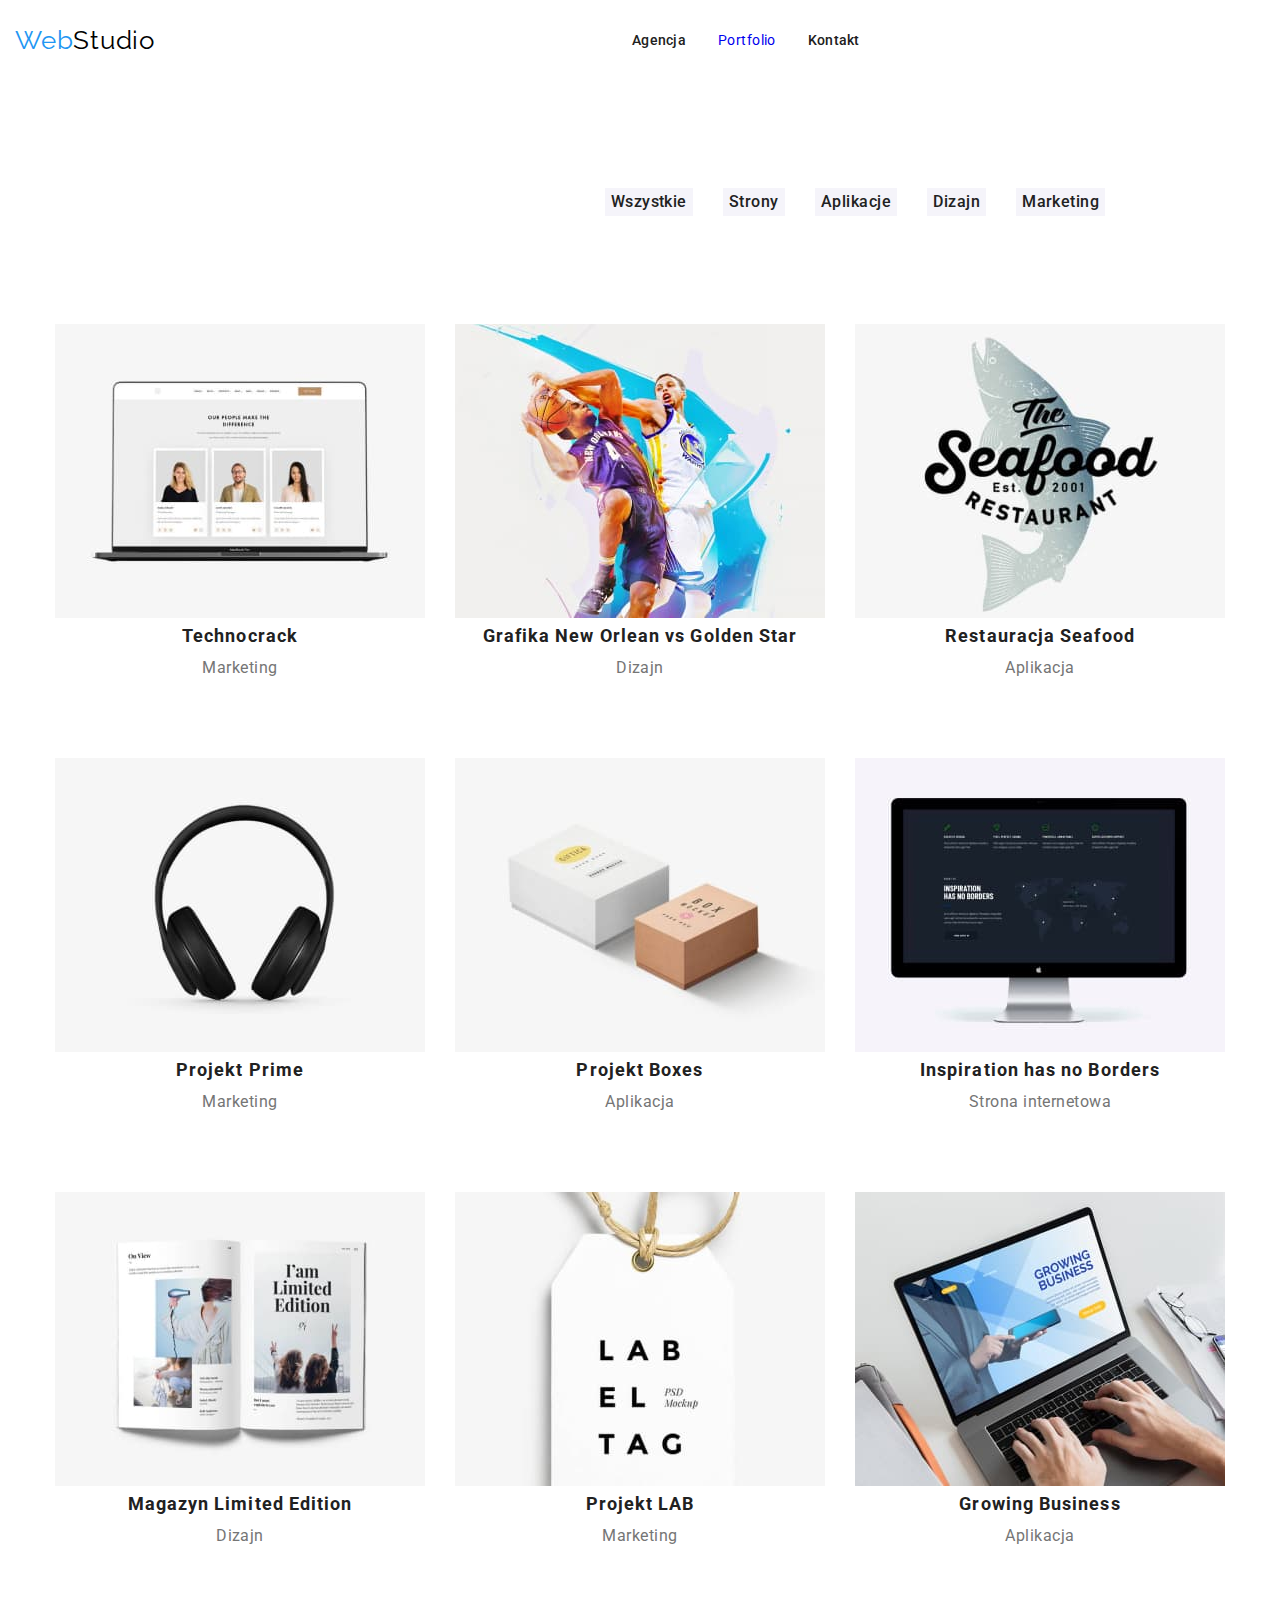
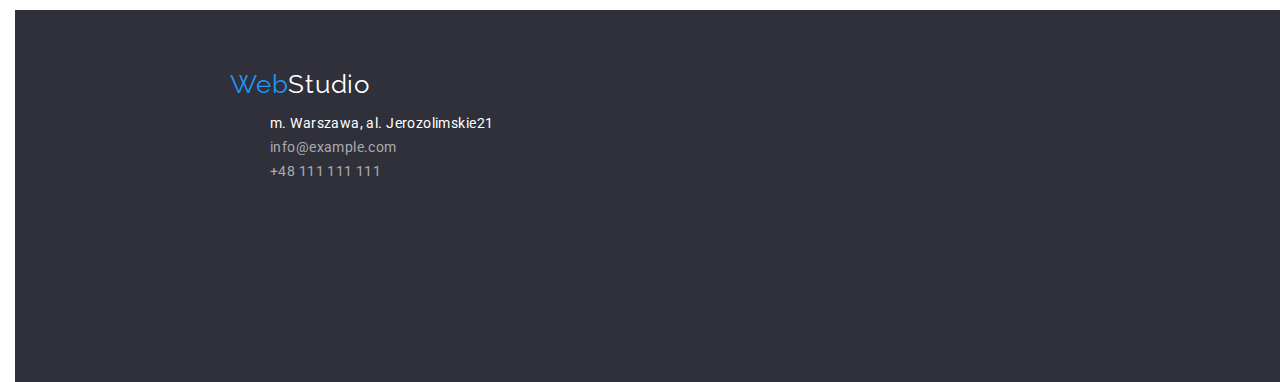
==== portfolio.html @ 155e54e4 "e" ====
<!DOCTYPE html>
<html lang="pl">
  <head>
    <meta charset="UTF-8" />
    <meta http-equiv="X-UA-Compatible" content="IE=edge" />
    <meta name="viewport" content="width=device-width, initial-scale=1.0" />
    <title>Portfolio</title>
    <link rel="preconnect" href="https://fonts.googleapis.com" />
    <link rel="preconnect" href="https://fonts.gstatic.com" crossorigin />
    <link
      href="https://fonts.googleapis.com/css2?family=Koulen&family=Montserrat:wght@400;700&family=Nothing+You+Could+Do&family=Raleway:wght@700&family=Roboto:wght@400;500;700;900&display=swap"
      rel="stylesheet"
    />
    <link href="./css/styles.css" rel="stylesheet" />
  </head>
  <body class="container">
    <header class="first-header">
      <a class="links" href="./index.html"
        ><span class="main-card part-one">Web</span
        ><span class="main-card part-two">Studio</span></a
      >
      <nav>
        <ul class="page">
          <li class="list-item">
            <a class="links pages" href="./index.html">Agencja</a>
          </li>
          <li class="list-item">
            <a class="links agency" href="./portfolio.html">Portfolio</a>
          </li>
          <li class="list-item">
            <a class="links pages" href="#">Kontakt</a>
          </li>
        </ul>
      </nav>
      <ul class="page">
        <li class="list-item">
          <a class="links contacts" href="mailto:info@devstudio.com"
            >info@devstudio.com</a
          >
        </li>
        <li class="list-item">
          <a class="links contacts" href="tel:+48111111111">+48 111 111 111</a>
        </li>
      </ul>
    </header>
    <main>
      <h1 class="visually-hidden">WebStudio</h1>
      <section>
        <ul class="button section">
          <li class="list-item">
            <button class="secondary-button text" type="button">
              Wszystkie
            </button>
          </li>
          <li class="list-item">
            <button class="secondary-button text" type="button">Strony</button>
          </li>
          <li class="list-item">
            <button class="secondary-button text" type="button">
              Aplikacje
            </button>
          </li>
          <li class="list-item">
            <button class="secondary-button text" type="button">Dizajn</button>
          </li>
          <li class="list-item">
            <button class="secondary-button text" type="button">
              Marketing
            </button>
          </li>
        </ul>

        <ul class="portfolio-section">
          <li class="secondary-item list-item">
            <img src="./images/IT1.jpg" alt="Laptop" width="370" />
            <h3 class="secondary-description">Technocrack</h3>
            <p class="page-name">Marketing</p>
          </li>
          <li class="secondary-item list-item">
            <img src="./images/IT2.jpg" alt="Koszykarze" width="370" />
            <h3 class="secondary-description">
              Grafika New Orlean vs Golden Star
            </h3>
            <p class="page-name">Dizajn</p>
          </li>
          <li class="secondary-item list-item">
            <img src="./images/IT3.jpg" alt="Logo restauracji" width="370" />
            <h3 class="secondary-description">Restauracja Seafood</h3>
            <p class="page-name">Aplikacja</p>
          </li>
          <li class="secondary-item list-item">
            <img src="./images/IT4.jpg" alt="Słuchawki" width="370" />
            <h3 class="secondary-description">Projekt Prime</h3>
            <p class="page-name">Marketing</p>
          </li>
          <li class="secondary-item list-item">
            <img src="./images/IT5.jpg" alt="Pudełka" width="370" />
            <h3 class="secondary-description">Projekt Boxes</h3>
            <p class="page-name">Aplikacja</p>
          </li>
          <li class="secondary-item list-item">
            <img src="./images/IT6.jpg" alt="Monitor" width="370" />
            <h3 class="secondary-description">Inspiration has no Borders</h3>
            <p class="page-name">Strona internetowa</p>
          </li>
          <li class="secondary-item list-item">
            <img
              src="./images/IT7.jpg"
              alt="Magazyn Limited Edition"
              width="370"
            />
            <h3 class="secondary-description">Magazyn Limited Edition</h3>
            <p class="page-name">Dizajn</p>
          </li>
          <li class="secondary-item list-item">
            <img src="./images/IT8.jpg" alt="Projekt metki" width="370" />
            <h3 class="secondary-description">Projekt LAB</h3>
            <p class="page-name">Marketing</p>
          </li>
          <li class="secondary-item list-item">
            <img src="./images/IT9.jpg" alt="Praca na laptopie" width="370" />
            <h3 class="secondary-description">Growing Business</h3>
            <p class="page-name">Aplikacja</p>
          </li>
        </ul>
      </section>
    </main>
    <footer class="main-footer">
      <a class="links" href="./index.html"
        ><span class="main-card part-one footer-logo">Web</span
        ><span class="main-card part-logo footer-logo">Studio</span></a
      >
      <address>
        <ul>
          <li class="list-item">
            <a
              class="links digits"
              href="https://goo.gl/maps/2fAuvZjree4Hr7bS9"
              target="_blank"
              rel="noopener nofollow"
              >m. Warszawa, al. Jerozolimskie21</a
            >
          </li>
          <li class="list-item">
            <a class="links contact" href="mailto:info@example.com"
              >info@example.com</a
            >
          </li>
          <li class="list-item">
            <a class="links contact" href="tel:+48111111111">+48 111 111 111</a>
          </li>
        </ul>
      </address>
    </footer>
  </body>
</html>
---- css/styles.css ----
:root {
  --background-color: #ffffff;
  --secondary-font-color: #2196f3;
  --main-button-color: #000000;
  --background-button-color: #2196f3;
  --main-text-color: #212121;
  --secondary-text-color: #ffffff;
  --paragraph-text-color: #757575;
  --footer-text-color: rgba(255, 255, 255, 0.6);
  --background-footer-color: #2f303a;
  --buttons-port-color: #f5f4fa;
  --team-background-color: #f5f4fa;

  --main-font: "Roboto", sans-serif;
}
body {
  background-color: var(--background-color, #ffffff);
  font-family: "Roboto", sans-serif;
  color: var(--main-text-color, #212121);
  font-size: 14px;
  letter-spacing: 0.03em;
}
.links {
  text-decoration: none;
}

.main-card {
  font-family: "Raleway", sans-serif;
  font-size: 26px;
  line-height: 1.1;
  letter-spacing: 0.03em;
}

.main-card:hover,
.main-card:focus {
  color: var(--secondary-font-color, #2196f3);
}

.part-one {
  color: var(--secondary-font-color, #2196f3);
}

.part-two {
  color: var(--main-button-color, #000000);
}

.contacts {
  color: var(--paragraph-text-color, #757575);
  font-family: var(--main-font, "Roboto", sans-serif);
  font-weight: 500;
  font-size: 14px;
  line-height: 1.1;
  letter-spacing: 0.02em;
  flex-direction: row;
  align-items: center;
}

.contacts:hover,
.contacts:focus {
  color: var(--secondary-font-color, #2196f3);
}

.pages {
  color: var(--main-text-color, #212121);
  font-family: var(--main-font, "Roboto", sans-serif);
  font-weight: 500;
  font-size: 14px;
  line-height: 1.1;
  letter-spacing: 0.02em;
  gap: 32px;
}

.pages:hover,
.pages:focus {
  color: var(--secondary-font-color, #2196f3);
}

.page {
  display: flex;
  flex-direction: row;
  gap: 32px;
}

.list-item {
  list-style-type: none;
}

.item {
  background-color: var(--background-color, #ffffff);
  width: 270px;
  height: 368px;
  box-shadow: 0px 1px 3px rgba(0, 0, 0, 0.12), 0px 1px 1px rgba(0, 0, 0, 0.14),
    0px 2px 1px rgba(0, 0, 0, 0.2);
  border-radius: 0px 0px 4px 4px;
  padding-bottom: 94px;
}

.main {
  background-color: var(--background-footer-color, #21303a);
  width: 1600px;
  height: 600px;
}

.main-header {
  color: var(--secondary-text-color, #ffffff);
  font-weight: 900;
  font-size: 44px;
  line-height: 1.4;
  letter-spacing: 0.06em;
  margin-bottom: 30px;
}

.main-button {
  background-color: var(--background-button-color, #2196f3);
  width: 200px;
  height: 50px;
  cursor: pointer;
  border: none;
  border-radius: 4px;
}

.button-text {
  color: var(--secondary-text-color, #ffffff);
  font-family: var(--main-font, "Roboto", sans-serif);
  font-weight: 700;
  font-size: 16px;
  line-height: 1.9;
  letter-spacing: 0.06em;
}

.button-text:hover,
.button-text:focus {
  color: var(--secondary-font-color, #2196f3);
}

.header {
  color: var(--main-text-color, #212121);
  font-weight: 700;
  font-size: 14px;
  line-height: 1.1;
  letter-spacing: 0.03em;
}

.description {
  color: var(--paragraph-text-color, #757575);
  font-family: var(--main-font, "Roboto", sans-serif);
  font-size: 14px;
  line-height: 1.7;
  letter-spacing: 0.03em;
}

.list-description {
  display: flex;
  flex-direction: column;
  gap: 30px;
  padding: 94px;
}

.title {
  color: var(--main-text-color, #212121);
  font-weight: 700;
  font-size: 36px;
  line-height: 1.2;
  letter-spacing: 0.03em;
  text-align: center;
}

.team {
  background-color: var(--team-background-color, #f5f4fa);
  width: 1600px;
  padding-bottom: 94px;
}

.team-members {
  color: var(--main-text-color, #212121);
  font-family: var(--main-font, "Roboto", sans-serif);
  font-weight: 500;
  font-size: 16px;
  line-height: 1.2;
  letter-spacing: 0.03em;
  text-align: center;
}

.profession {
  color: var(--paragraph-text-color, #757575);
  font-family: var(--main-font, "Roboto", sans-serif);
  font-size: 16px;
  line-height: 1.2;
  letter-spacing: 0.03em;
  text-align: center;
}

.main-footer {
  background-color: var(--background-footer-color, #2f303a);
  width: 1600px;
  height: 252px;
  padding-left: 215px;
  padding-top: 60px;
  padding-bottom: 60px;
}

.part-logo {
  color: var(--secondary-text-color, #ffffff);
}

.digits {
  color: var(--secondary-text-color, #ffffff);
  font-family: var(--main-font, "Roboto", sans-serif);
  font-style: normal;
  font-size: 14px;
  line-height: 1.7;
  letter-spacing: 0.03em;
}

.digits:hover,
.digits:focus {
  color: var(--secondary-font-color, #2196f3);
}

.contact {
  color: var(--footer-text-color, rgba(255, 255, 255, 0.6));
  font-family: var(--main-font, "Roboto", sans-serif);
  font-style: normal;
  font-size: 14px;
  line-height: 1.7;
  letter-spacing: 0.03em;
}

.contact:hover,
.contact:focus {
  color: var(--secondary-font-color, #2196f3);
}

.secondary-button {
  background-color: var(--buttons-port-color, #f5f4fa);
  font-family: var(--main-font, "Roboto", sans-serif);
  font-weight: 500;
  font-size: 16px;
  line-height: 1.6;
  letter-spacing: 0.03em;
  cursor: pointer;
  border: none;
}

.button {
  display: flex;
  flex-direction: row;
  border-radius: 4px;
  justify-content: center;
  align-items: center;
  gap: 8px;
}

.secondary-button:hover,
.secondary-button:focus {
  background-color: var(--background-button-color, #2196f3);
}

.secondary-item {
  background-color: var(--background-color, #ffffff);
  width: 370px;
  height: 404px;
}

.text {
  color: var(--main-text-color, #212121);
}

.text:hover,
.text:focus {
  color: var(--secondary-text-color, #ffffff);
}

.secondary-description {
  color: var(--main-text-color, #212121);
  font-family: var(--main-font, "Roboto", sans-serif);
  font-weight: 700;
  font-size: 18px;
  line-height: 2;
  letter-spacing: 0.06em;
  text-align: center;
}

.page-name {
  color: var(--paragraph-text-color, #757575);
  font-family: var(--main-font, "Roboto", sans-serif);
  font-size: 16px;
  line-height: 1.7;
  letter-spacing: 0.03em;
  text-align: center;
}

.visually-hidden {
  position: absolute;
  width: 1px;
  height: 1px;
  margin: -1px;
  border: 0;
  padding: 0;

  white-space: nowrap;
  clip-path: inset(100%);
  clip: rect(0 0 0 0);
  overflow: hidden;
}

.container {
  width: 1600px;
  margin: 0 auto;
  padding: 0 15px;
}

h1,
h2,
h3,
h4,
h5,
h6,
p {
  margin: 0;
  justify-content: center;
}

img {
  display: block;
  max-width: 100%;
  height: auto;
}

.section {
  padding-top: 94px;
  padding-bottom: 94px;
  width: 1600px;

  display: flex;
  flex-direction: row;
  gap: 30px;
  align-items: space-around;
}

.portfolio-section {
  width: 1170px;
  display: flex;
  flex-direction: row;
  flex-wrap: wrap;
  align-content: center;
  gap: 30px;
}

.section-two {
  padding: 94px;
  width: 1170px;
  left: 215px;
  top: 174px;

  display: flex;
  flex-direction: row;
  justify-content: center;
  align-items: center;
  gap: 30px;
}

.first-header {
  width: 1600px;
  height: 80px;

  display: flex;
  align-items: center;
  justify-content: space-between;
}
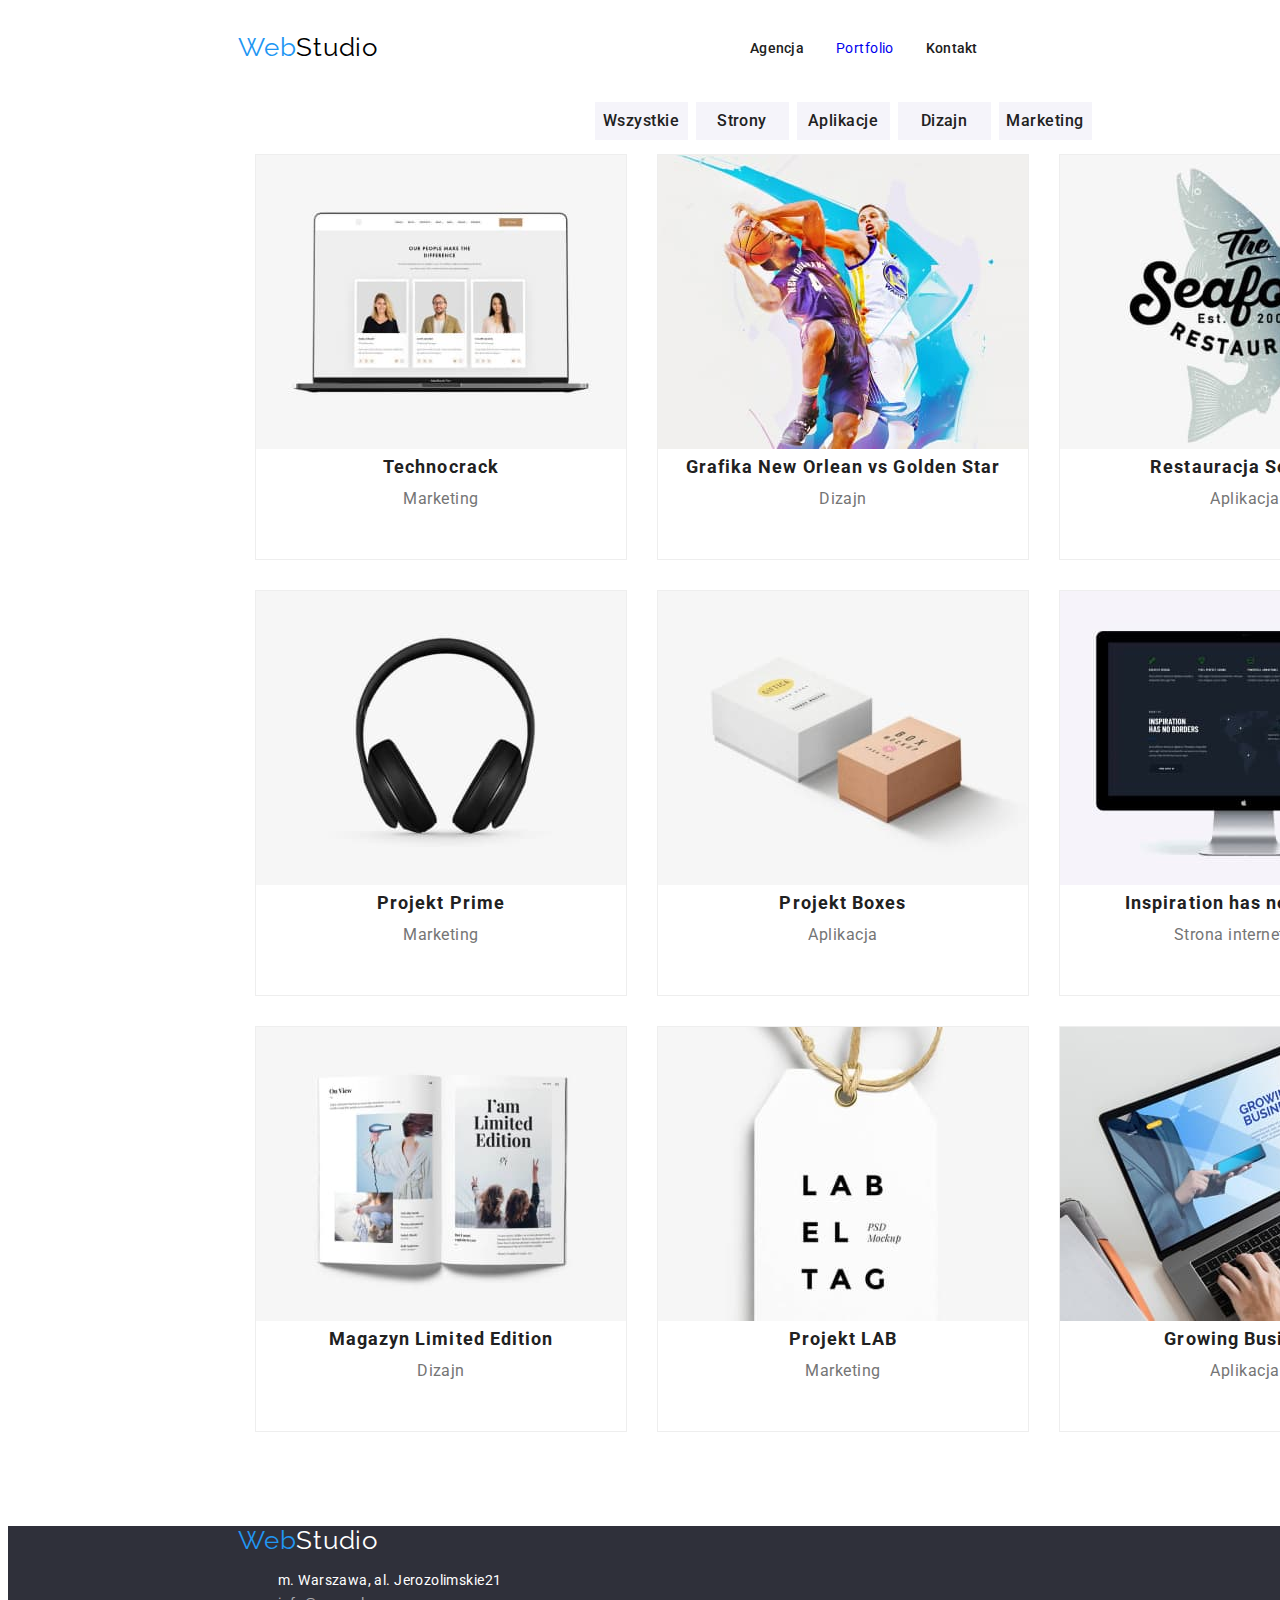
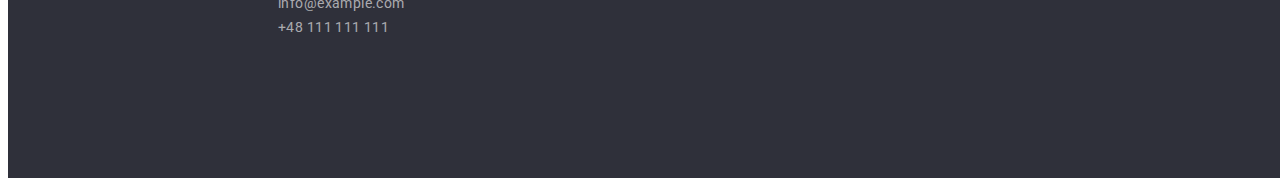
==== commit c3809663: "e" ====
--- a/portfolio.html
+++ b/portfolio.html
@@ -13,9 +13,9 @@
     />
     <link href="./css/styles.css" rel="stylesheet" />
   </head>
-  <body class="container">
-    <header class="first-header">
-      <a class="links" href="./index.html"
+  <body>
+    <header class="first-header container">
+      <a class="links logo" href="./index.html"
         ><span class="main-card part-one">Web</span
         ><span class="main-card part-two">Studio</span></a
       >
@@ -43,10 +43,10 @@
         </li>
       </ul>
     </header>
-    <main>
+    <main class="container">
       <h1 class="visually-hidden">WebStudio</h1>
       <section>
-        <ul class="button section">
+        <ul class="button">
           <li class="list-item">
             <button class="secondary-button text" type="button">
               Wszystkie
@@ -125,8 +125,8 @@
         </ul>
       </section>
     </main>
-    <footer class="main-footer">
-      <a class="links" href="./index.html"
+    <footer class="main-footer container">
+      <a class="links logo" href="./index.html"
         ><span class="main-card part-one footer-logo">Web</span
         ><span class="main-card part-logo footer-logo">Studio</span></a
       >
--- a/css/styles.css
+++ b/css/styles.css
@@ -83,6 +83,7 @@
 
 .list-item {
   list-style-type: none;
+  gap: 30px;
 }
 
 .item {
@@ -92,7 +93,6 @@
   box-shadow: 0px 1px 3px rgba(0, 0, 0, 0.12), 0px 1px 1px rgba(0, 0, 0, 0.14),
     0px 2px 1px rgba(0, 0, 0, 0.2);
   border-radius: 0px 0px 4px 4px;
-  padding-bottom: 94px;
 }
 
 .main {
@@ -107,7 +107,12 @@
   font-size: 44px;
   line-height: 1.4;
   letter-spacing: 0.06em;
+  width: 696px;
+  height: 120px;
   margin-bottom: 30px;
+
+  padding: 200px auto;
+  display: flex;
 }
 
 .main-button {
@@ -162,13 +167,14 @@
   font-size: 36px;
   line-height: 1.2;
   letter-spacing: 0.03em;
+  margin-bottom: 50px;
   text-align: center;
 }
 
 .team {
   background-color: var(--team-background-color, #f5f4fa);
   width: 1600px;
-  padding-bottom: 94px;
+  padding: 94px;
 }
 
 .team-members {
@@ -194,9 +200,7 @@
   background-color: var(--background-footer-color, #2f303a);
   width: 1600px;
   height: 252px;
-  padding-left: 215px;
-  padding-top: 60px;
-  padding-bottom: 60px;
+  left: 0px;
 }
 
 .part-logo {
@@ -210,6 +214,9 @@
   font-size: 14px;
   line-height: 1.7;
   letter-spacing: 0.03em;
+  margin-bottom: 9px;
+  margin-top: 20px;
+  text-align: center;
 }
 
 .digits:hover,
@@ -224,6 +231,8 @@
   font-size: 14px;
   line-height: 1.7;
   letter-spacing: 0.03em;
+  margin-bottom: 9px;
+  text-align: center;
 }
 
 .contact:hover,
@@ -240,6 +249,8 @@
   letter-spacing: 0.03em;
   cursor: pointer;
   border: none;
+  width: 93px;
+  height: 38px;
 }
 
 .button {
@@ -260,6 +271,7 @@
   background-color: var(--background-color, #ffffff);
   width: 370px;
   height: 404px;
+  border: 1px solid #eeeeee;
 }
 
 .text {
@@ -330,7 +342,6 @@
 .section {
   padding-top: 94px;
   padding-bottom: 94px;
-  width: 1600px;
 
   display: flex;
   flex-direction: row;
@@ -339,24 +350,19 @@
 }
 
 .portfolio-section {
-  width: 1170px;
-  display: flex;
-  flex-direction: row;
+  margin-bottom: 94px;
+
+  display: flex;
   flex-wrap: wrap;
+  justify-content: center;
+  gap: 30px;
+}
+
+.section-two {
+  padding-bottom: 94px;
+  display: flex;
+  flex-direction: row;
   align-content: center;
-  gap: 30px;
-}
-
-.section-two {
-  padding: 94px;
-  width: 1170px;
-  left: 215px;
-  top: 174px;
-
-  display: flex;
-  flex-direction: row;
-  justify-content: center;
-  align-items: center;
   gap: 30px;
 }
 
@@ -368,3 +374,13 @@
   align-items: center;
   justify-content: space-between;
 }
+
+.logo {
+  width: 145px;
+  height: 31px;
+  margin-left: 215px;
+}
+
+address {
+  margin-left: 215px;
+}
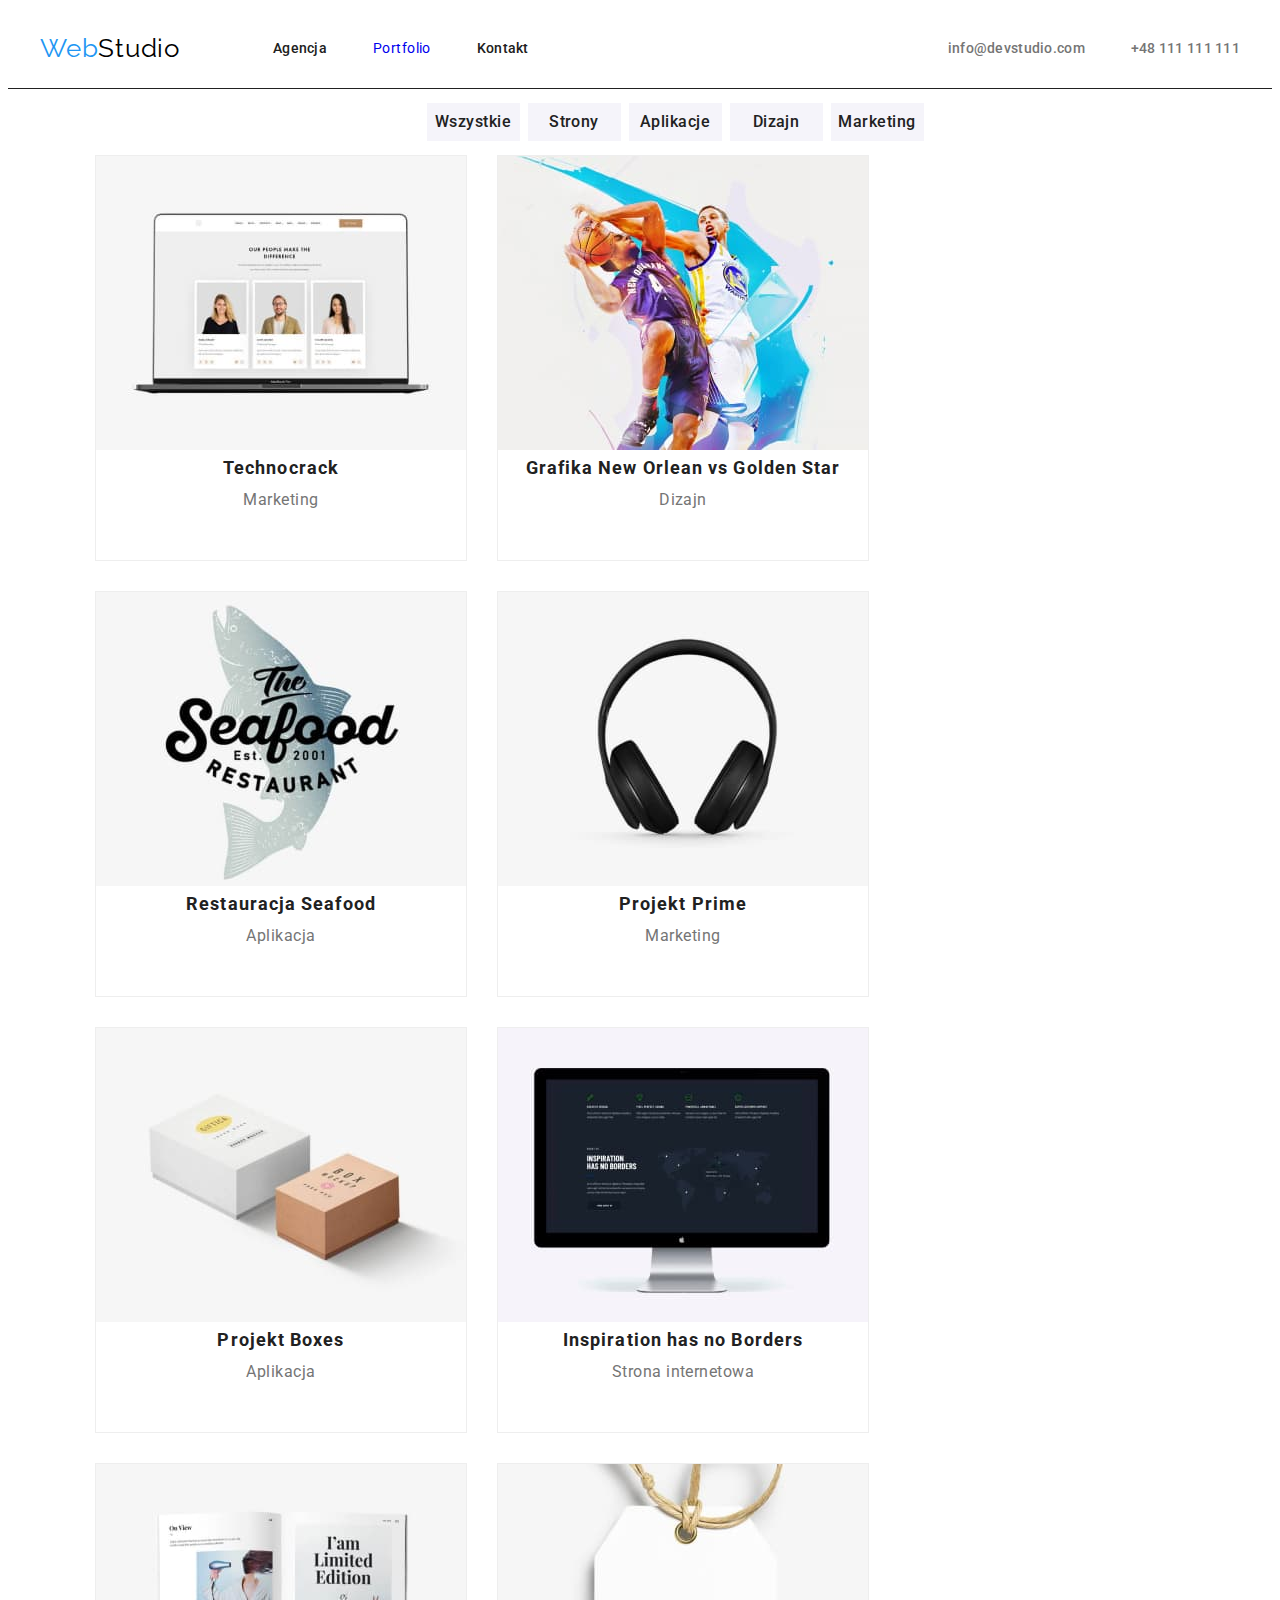
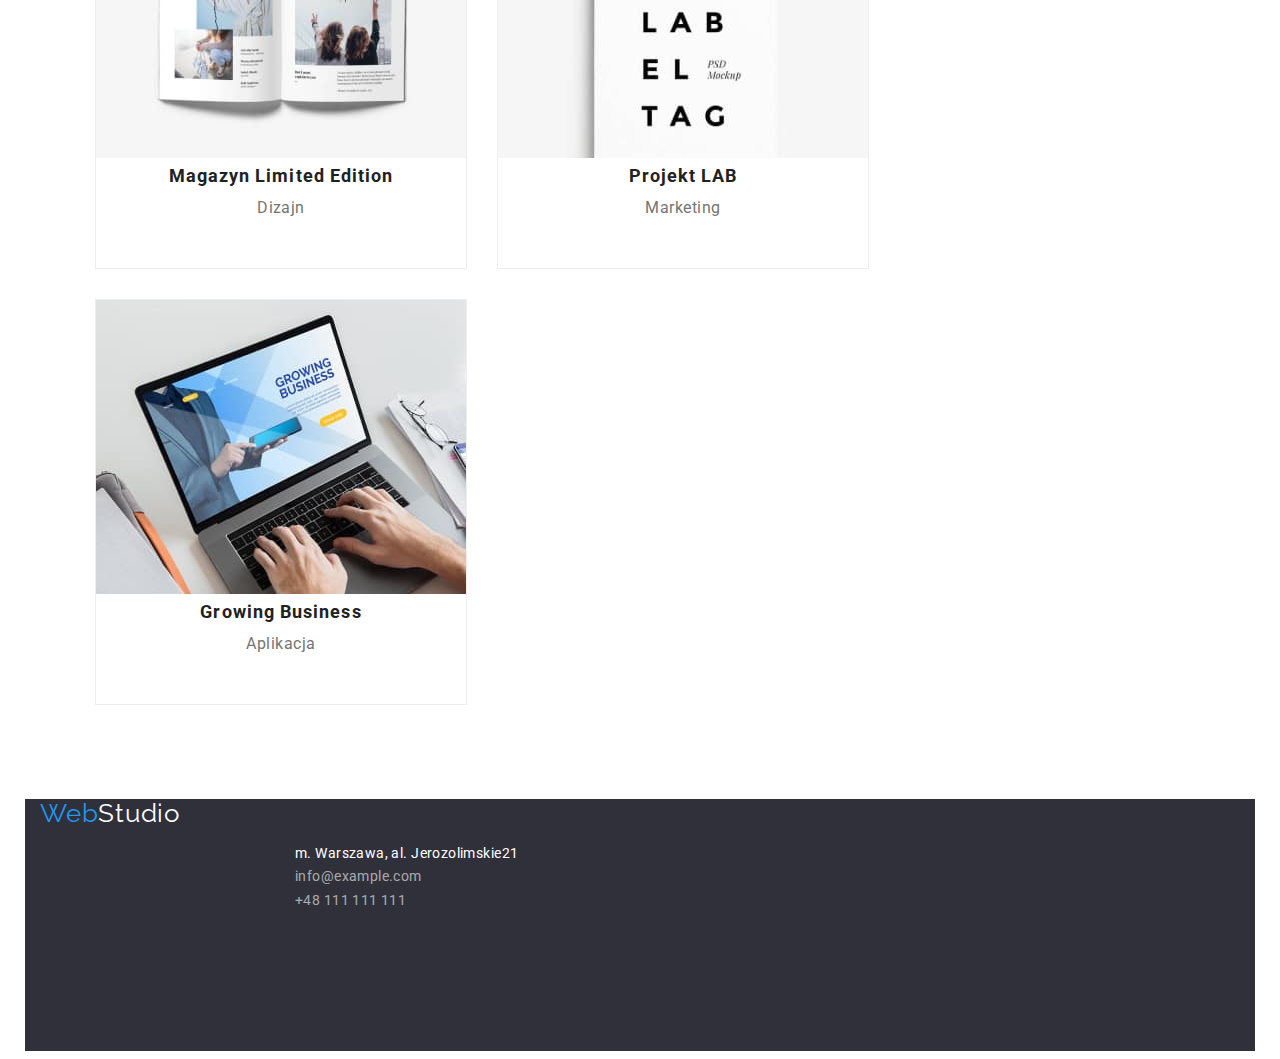
==== commit fedec751: "e" ====
--- a/portfolio.html
+++ b/portfolio.html
@@ -14,143 +14,157 @@
     <link href="./css/styles.css" rel="stylesheet" />
   </head>
   <body>
-    <header class="first-header container">
-      <a class="links logo" href="./index.html"
-        ><span class="main-card part-one">Web</span
-        ><span class="main-card part-two">Studio</span></a
-      >
-      <nav>
-        <ul class="page">
+    <header class="primary-header">
+      <div class="first-header container">
+        <a class="links" href="./index.html"
+          ><span class="main-card part-one">Web</span
+          ><span class="main-card part-two">Studio</span></a
+        >
+        <nav>
+          <ul class="navigation-list">
+            <li class="list-item">
+              <a class="links pages" href="./index.html">Agencja</a>
+            </li>
+            <li class="list-item">
+              <a class="links agency" href="./portfolio.html">Portfolio</a>
+            </li>
+            <li class="list-item">
+              <a class="links pages" href="#">Kontakt</a>
+            </li>
+          </ul>
+        </nav>
+        <ul class="contact-list">
           <li class="list-item">
-            <a class="links pages" href="./index.html">Agencja</a>
-          </li>
-          <li class="list-item">
-            <a class="links agency" href="./portfolio.html">Portfolio</a>
-          </li>
-          <li class="list-item">
-            <a class="links pages" href="#">Kontakt</a>
-          </li>
-        </ul>
-      </nav>
-      <ul class="page">
-        <li class="list-item">
-          <a class="links contacts" href="mailto:info@devstudio.com"
-            >info@devstudio.com</a
-          >
-        </li>
-        <li class="list-item">
-          <a class="links contacts" href="tel:+48111111111">+48 111 111 111</a>
-        </li>
-      </ul>
-    </header>
-    <main class="container">
-      <h1 class="visually-hidden">WebStudio</h1>
-      <section>
-        <ul class="button">
-          <li class="list-item">
-            <button class="secondary-button text" type="button">
-              Wszystkie
-            </button>
-          </li>
-          <li class="list-item">
-            <button class="secondary-button text" type="button">Strony</button>
-          </li>
-          <li class="list-item">
-            <button class="secondary-button text" type="button">
-              Aplikacje
-            </button>
-          </li>
-          <li class="list-item">
-            <button class="secondary-button text" type="button">Dizajn</button>
-          </li>
-          <li class="list-item">
-            <button class="secondary-button text" type="button">
-              Marketing
-            </button>
-          </li>
-        </ul>
-
-        <ul class="portfolio-section">
-          <li class="secondary-item list-item">
-            <img src="./images/IT1.jpg" alt="Laptop" width="370" />
-            <h3 class="secondary-description">Technocrack</h3>
-            <p class="page-name">Marketing</p>
-          </li>
-          <li class="secondary-item list-item">
-            <img src="./images/IT2.jpg" alt="Koszykarze" width="370" />
-            <h3 class="secondary-description">
-              Grafika New Orlean vs Golden Star
-            </h3>
-            <p class="page-name">Dizajn</p>
-          </li>
-          <li class="secondary-item list-item">
-            <img src="./images/IT3.jpg" alt="Logo restauracji" width="370" />
-            <h3 class="secondary-description">Restauracja Seafood</h3>
-            <p class="page-name">Aplikacja</p>
-          </li>
-          <li class="secondary-item list-item">
-            <img src="./images/IT4.jpg" alt="Słuchawki" width="370" />
-            <h3 class="secondary-description">Projekt Prime</h3>
-            <p class="page-name">Marketing</p>
-          </li>
-          <li class="secondary-item list-item">
-            <img src="./images/IT5.jpg" alt="Pudełka" width="370" />
-            <h3 class="secondary-description">Projekt Boxes</h3>
-            <p class="page-name">Aplikacja</p>
-          </li>
-          <li class="secondary-item list-item">
-            <img src="./images/IT6.jpg" alt="Monitor" width="370" />
-            <h3 class="secondary-description">Inspiration has no Borders</h3>
-            <p class="page-name">Strona internetowa</p>
-          </li>
-          <li class="secondary-item list-item">
-            <img
-              src="./images/IT7.jpg"
-              alt="Magazyn Limited Edition"
-              width="370"
-            />
-            <h3 class="secondary-description">Magazyn Limited Edition</h3>
-            <p class="page-name">Dizajn</p>
-          </li>
-          <li class="secondary-item list-item">
-            <img src="./images/IT8.jpg" alt="Projekt metki" width="370" />
-            <h3 class="secondary-description">Projekt LAB</h3>
-            <p class="page-name">Marketing</p>
-          </li>
-          <li class="secondary-item list-item">
-            <img src="./images/IT9.jpg" alt="Praca na laptopie" width="370" />
-            <h3 class="secondary-description">Growing Business</h3>
-            <p class="page-name">Aplikacja</p>
-          </li>
-        </ul>
-      </section>
-    </main>
-    <footer class="main-footer container">
-      <a class="links logo" href="./index.html"
-        ><span class="main-card part-one footer-logo">Web</span
-        ><span class="main-card part-logo footer-logo">Studio</span></a
-      >
-      <address>
-        <ul>
-          <li class="list-item">
-            <a
-              class="links digits"
-              href="https://goo.gl/maps/2fAuvZjree4Hr7bS9"
-              target="_blank"
-              rel="noopener nofollow"
-              >m. Warszawa, al. Jerozolimskie21</a
+            <a class="links contacts" href="mailto:info@devstudio.com"
+              >info@devstudio.com</a
             >
           </li>
           <li class="list-item">
-            <a class="links contact" href="mailto:info@example.com"
-              >info@example.com</a
+            <a class="links contacts" href="tel:+48111111111"
+              >+48 111 111 111</a
             >
           </li>
-          <li class="list-item">
-            <a class="links contact" href="tel:+48111111111">+48 111 111 111</a>
-          </li>
         </ul>
-      </address>
+      </div>
+    </header>
+    <main class="container">
+      <div class="container">
+        <h1 class="visually-hidden">WebStudio</h1>
+        <section>
+          <ul class="button">
+            <li class="list-item">
+              <button class="secondary-button text" type="button">
+                Wszystkie
+              </button>
+            </li>
+            <li class="list-item">
+              <button class="secondary-button text" type="button">
+                Strony
+              </button>
+            </li>
+            <li class="list-item">
+              <button class="secondary-button text" type="button">
+                Aplikacje
+              </button>
+            </li>
+            <li class="list-item">
+              <button class="secondary-button text" type="button">
+                Dizajn
+              </button>
+            </li>
+            <li class="list-item">
+              <button class="secondary-button text" type="button">
+                Marketing
+              </button>
+            </li>
+          </ul>
+
+          <ul class="portfolio-section">
+            <li class="secondary-item list-item">
+              <img src="./images/IT1.jpg" alt="Laptop" width="370" />
+              <h3 class="secondary-description">Technocrack</h3>
+              <p class="page-name">Marketing</p>
+            </li>
+            <li class="secondary-item list-item">
+              <img src="./images/IT2.jpg" alt="Koszykarze" width="370" />
+              <h3 class="secondary-description">
+                Grafika New Orlean vs Golden Star
+              </h3>
+              <p class="page-name">Dizajn</p>
+            </li>
+            <li class="secondary-item list-item">
+              <img src="./images/IT3.jpg" alt="Logo restauracji" width="370" />
+              <h3 class="secondary-description">Restauracja Seafood</h3>
+              <p class="page-name">Aplikacja</p>
+            </li>
+            <li class="secondary-item list-item">
+              <img src="./images/IT4.jpg" alt="Słuchawki" width="370" />
+              <h3 class="secondary-description">Projekt Prime</h3>
+              <p class="page-name">Marketing</p>
+            </li>
+            <li class="secondary-item list-item">
+              <img src="./images/IT5.jpg" alt="Pudełka" width="370" />
+              <h3 class="secondary-description">Projekt Boxes</h3>
+              <p class="page-name">Aplikacja</p>
+            </li>
+            <li class="secondary-item list-item">
+              <img src="./images/IT6.jpg" alt="Monitor" width="370" />
+              <h3 class="secondary-description">Inspiration has no Borders</h3>
+              <p class="page-name">Strona internetowa</p>
+            </li>
+            <li class="secondary-item list-item">
+              <img
+                src="./images/IT7.jpg"
+                alt="Magazyn Limited Edition"
+                width="370"
+              />
+              <h3 class="secondary-description">Magazyn Limited Edition</h3>
+              <p class="page-name">Dizajn</p>
+            </li>
+            <li class="secondary-item list-item">
+              <img src="./images/IT8.jpg" alt="Projekt metki" width="370" />
+              <h3 class="secondary-description">Projekt LAB</h3>
+              <p class="page-name">Marketing</p>
+            </li>
+            <li class="secondary-item list-item">
+              <img src="./images/IT9.jpg" alt="Praca na laptopie" width="370" />
+              <h3 class="secondary-description">Growing Business</h3>
+              <p class="page-name">Aplikacja</p>
+            </li>
+          </ul>
+        </section>
+      </div>
+    </main>
+    <footer>
+      <div class="main-footer container">
+        <a class="links" href="./index.html"
+          ><span class="main-card part-one footer-logo">Web</span
+          ><span class="main-card part-logo footer-logo">Studio</span></a
+        >
+        <address>
+          <ul>
+            <li class="list-item">
+              <a
+                class="links digits"
+                href="https://goo.gl/maps/2fAuvZjree4Hr7bS9"
+                target="_blank"
+                rel="noopener nofollow"
+                >m. Warszawa, al. Jerozolimskie21</a
+              >
+            </li>
+            <li class="list-item">
+              <a class="links contact" href="mailto:info@example.com"
+                >info@example.com</a
+              >
+            </li>
+            <li class="list-item">
+              <a class="links contact" href="tel:+48111111111"
+                >+48 111 111 111</a
+              >
+            </li>
+          </ul>
+        </address>
+      </div>
     </footer>
   </body>
 </html>
--- a/css/styles.css
+++ b/css/styles.css
@@ -75,15 +75,23 @@
   color: var(--secondary-font-color, #2196f3);
 }
 
-.page {
-  display: flex;
-  flex-direction: row;
-  gap: 32px;
+.navigation-list {
+  display: flex;
+  flex-direction: row;
+  gap: 46px;
+  margin: 0;
+  padding: 0;
+}
+
+.contact-list {
+  display: flex;
+  flex-direction: row;
+  gap: 46px;
+  margin-left: auto;
 }
 
 .list-item {
   list-style-type: none;
-  gap: 30px;
 }
 
 .item {
@@ -97,8 +105,8 @@
 
 .main {
   background-color: var(--background-footer-color, #21303a);
-  width: 1600px;
-  height: 600px;
+  padding: 200px 0;
+  text-align: center;
 }
 
 .main-header {
@@ -108,24 +116,27 @@
   line-height: 1.4;
   letter-spacing: 0.06em;
   width: 696px;
-  height: 120px;
+  text-align: center;
   margin-bottom: 30px;
-
-  padding: 200px auto;
-  display: flex;
+  margin: 0 auto;
 }
 
 .main-button {
-  background-color: var(--background-button-color, #2196f3);
-  width: 200px;
+  background-color: var(--buttons-port-color, #f5f4fa);
+  min-width: 200px;
   height: 50px;
   cursor: pointer;
   border: none;
   border-radius: 4px;
 }
 
+.main-button:hover,
+.main-button:focus {
+  color: var(--background-button-color, #2196f3);
+}
+
 .button-text {
-  color: var(--secondary-text-color, #ffffff);
+  color: var(--main-text-color, #212121);
   font-family: var(--main-font, "Roboto", sans-serif);
   font-weight: 700;
   font-size: 16px;
@@ -135,7 +146,7 @@
 
 .button-text:hover,
 .button-text:focus {
-  color: var(--secondary-font-color, #2196f3);
+  background-color: var(--secondary-text-color, #ffffff);
 }
 
 .header {
@@ -173,8 +184,6 @@
 
 .team {
   background-color: var(--team-background-color, #f5f4fa);
-  width: 1600px;
-  padding: 94px;
 }
 
 .team-members {
@@ -198,9 +207,7 @@
 
 .main-footer {
   background-color: var(--background-footer-color, #2f303a);
-  width: 1600px;
   height: 252px;
-  left: 0px;
 }
 
 .part-logo {
@@ -317,7 +324,7 @@
 }
 
 .container {
-  width: 1600px;
+  width: 1200px;
   margin: 0 auto;
   padding: 0 15px;
 }
@@ -354,33 +361,34 @@
 
   display: flex;
   flex-wrap: wrap;
+  gap: 30px;
+}
+
+.section-two {
+  padding: 94px 215px;
+  display: flex;
+  flex-direction: row;
+  align-content: center;
   justify-content: center;
   gap: 30px;
 }
 
-.section-two {
-  padding-bottom: 94px;
-  display: flex;
-  flex-direction: row;
-  align-content: center;
-  gap: 30px;
-}
-
 .first-header {
-  width: 1600px;
   height: 80px;
 
   display: flex;
   align-items: center;
-  justify-content: space-between;
-}
-
-.logo {
-  width: 145px;
-  height: 31px;
-  margin-left: 215px;
 }
 
 address {
   margin-left: 215px;
 }
+
+.primary-header {
+  border-bottom: 1px solid #212121;
+}
+
+nav {
+  margin-left: 93px;
+  margin-right: 93px;
+}
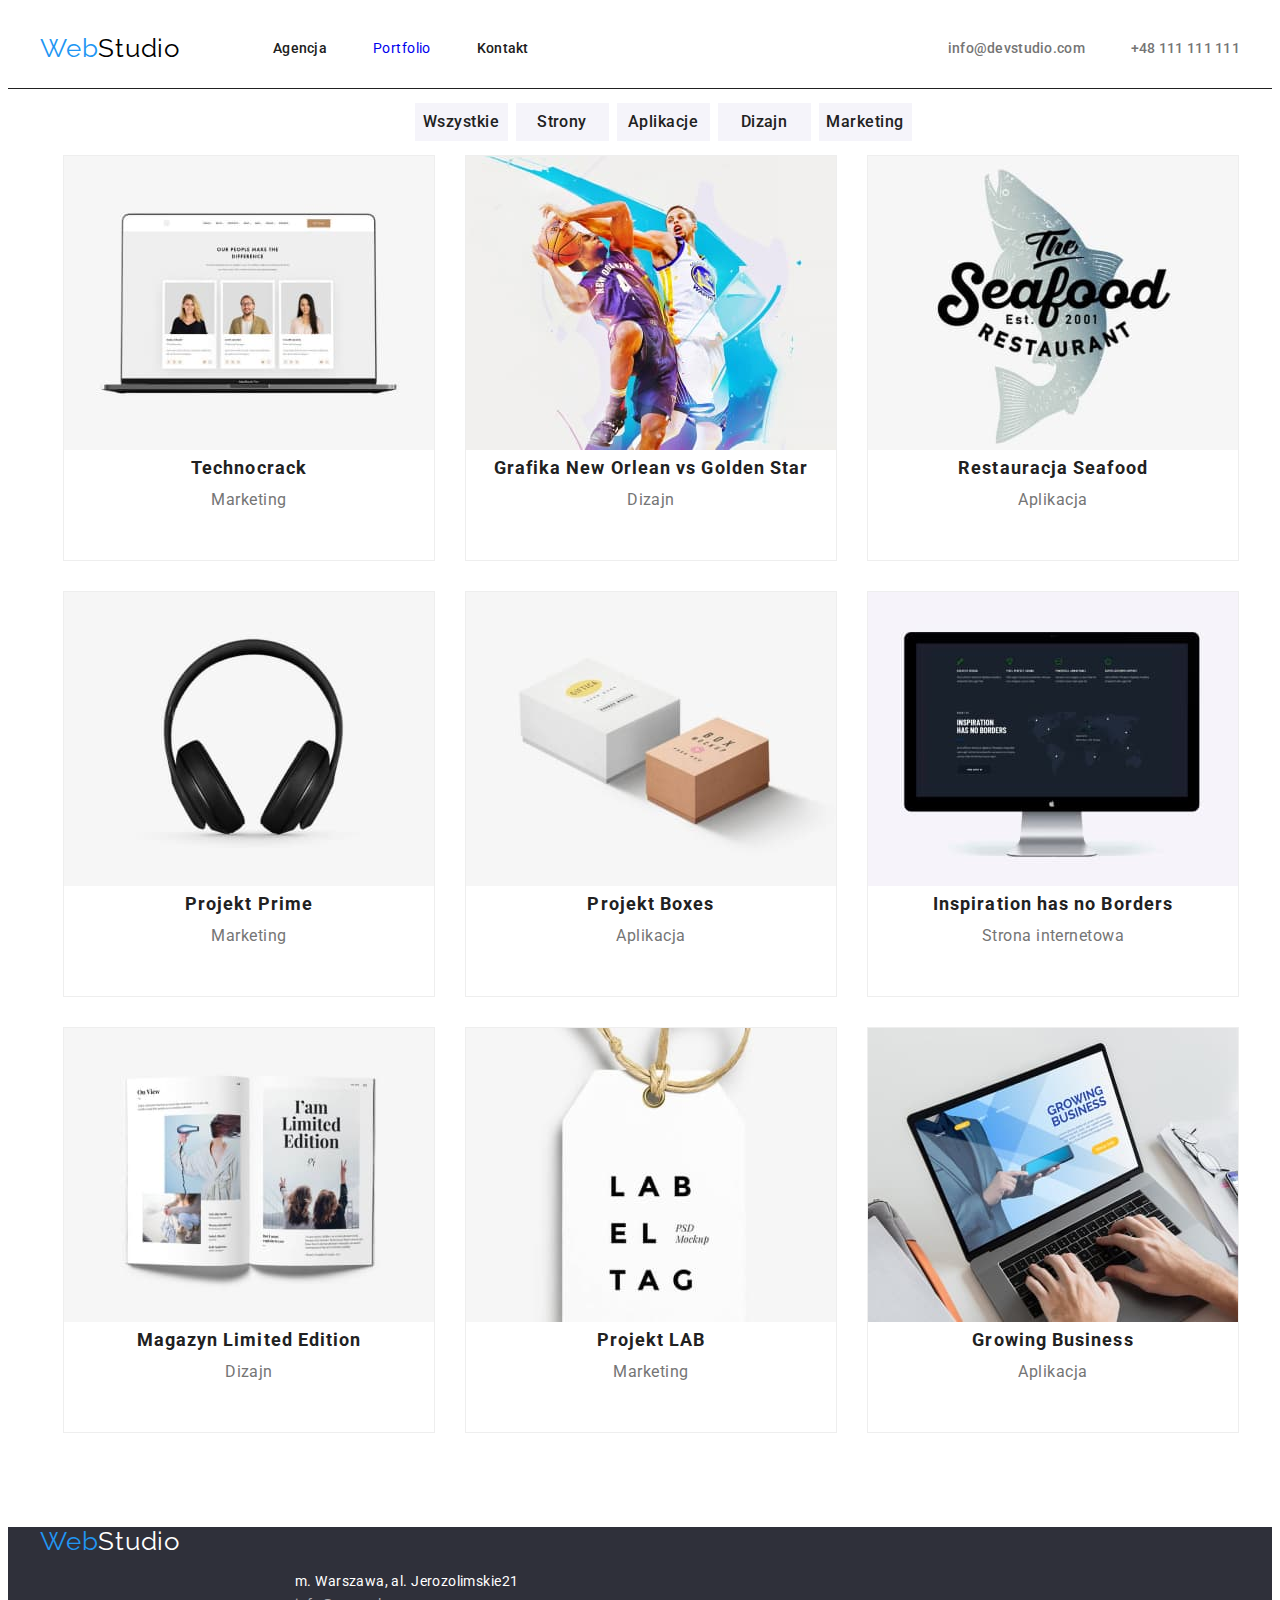
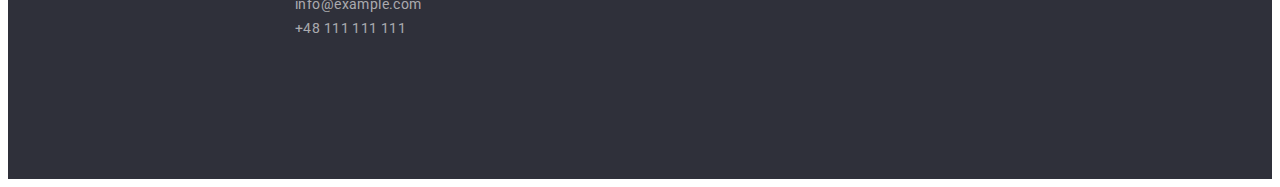
==== commit a69abaa9: "e" ====
--- a/portfolio.html
+++ b/portfolio.html
@@ -47,11 +47,11 @@
         </ul>
       </div>
     </header>
-    <main class="container">
-      <div class="container">
-        <h1 class="visually-hidden">WebStudio</h1>
-        <section>
-          <ul class="button">
+    <main>
+      <h1 class="visually-hidden">WebStudio</h1>
+      <section>
+        <ul>
+          <div class="button container">
             <li class="list-item">
               <button class="secondary-button text" type="button">
                 Wszystkie
@@ -77,9 +77,10 @@
                 Marketing
               </button>
             </li>
-          </ul>
-
-          <ul class="portfolio-section">
+          </div>
+        </ul>
+        <ul>
+          <div class="portfolio-section container">
             <li class="secondary-item list-item">
               <img src="./images/IT1.jpg" alt="Laptop" width="370" />
               <h3 class="secondary-description">Technocrack</h3>
@@ -131,12 +132,12 @@
               <h3 class="secondary-description">Growing Business</h3>
               <p class="page-name">Aplikacja</p>
             </li>
-          </ul>
-        </section>
-      </div>
+          </div>
+        </ul>
+      </section>
     </main>
-    <footer>
-      <div class="main-footer container">
+    <footer class="main-footer">
+      <div class="container">
         <a class="links" href="./index.html"
           ><span class="main-card part-one footer-logo">Web</span
           ><span class="main-card part-logo footer-logo">Studio</span></a
--- a/css/styles.css
+++ b/css/styles.css
@@ -132,7 +132,7 @@
 
 .main-button:hover,
 .main-button:focus {
-  color: var(--background-button-color, #2196f3);
+  background-color: var(--background-button-color, #2196f3);
 }
 
 .button-text {
@@ -146,7 +146,7 @@
 
 .button-text:hover,
 .button-text:focus {
-  background-color: var(--secondary-text-color, #ffffff);
+  color: var(--secondary-text-color, #ffffff);
 }
 
 .header {
@@ -205,9 +205,21 @@
   text-align: center;
 }
 
+.image-infos {
+  display: flex;
+  flex-direction: column;
+  justify-content: space-evenly;
+  height: 110px;
+}
+
 .main-footer {
   background-color: var(--background-footer-color, #2f303a);
   height: 252px;
+
+  display: flex;
+  text-align: start;
+  margin: 0 auto;
+  padding: 0 auto;
 }
 
 .part-logo {
@@ -223,7 +235,6 @@
   letter-spacing: 0.03em;
   margin-bottom: 9px;
   margin-top: 20px;
-  text-align: center;
 }
 
 .digits:hover,
@@ -239,7 +250,6 @@
   line-height: 1.7;
   letter-spacing: 0.03em;
   margin-bottom: 9px;
-  text-align: center;
 }
 
 .contact:hover,
@@ -358,6 +368,7 @@
 
 .portfolio-section {
   margin-bottom: 94px;
+  width: 1200px;
 
   display: flex;
   flex-wrap: wrap;
@@ -365,7 +376,7 @@
 }
 
 .section-two {
-  padding: 94px 215px;
+  padding: 94px;
   display: flex;
   flex-direction: row;
   align-content: center;
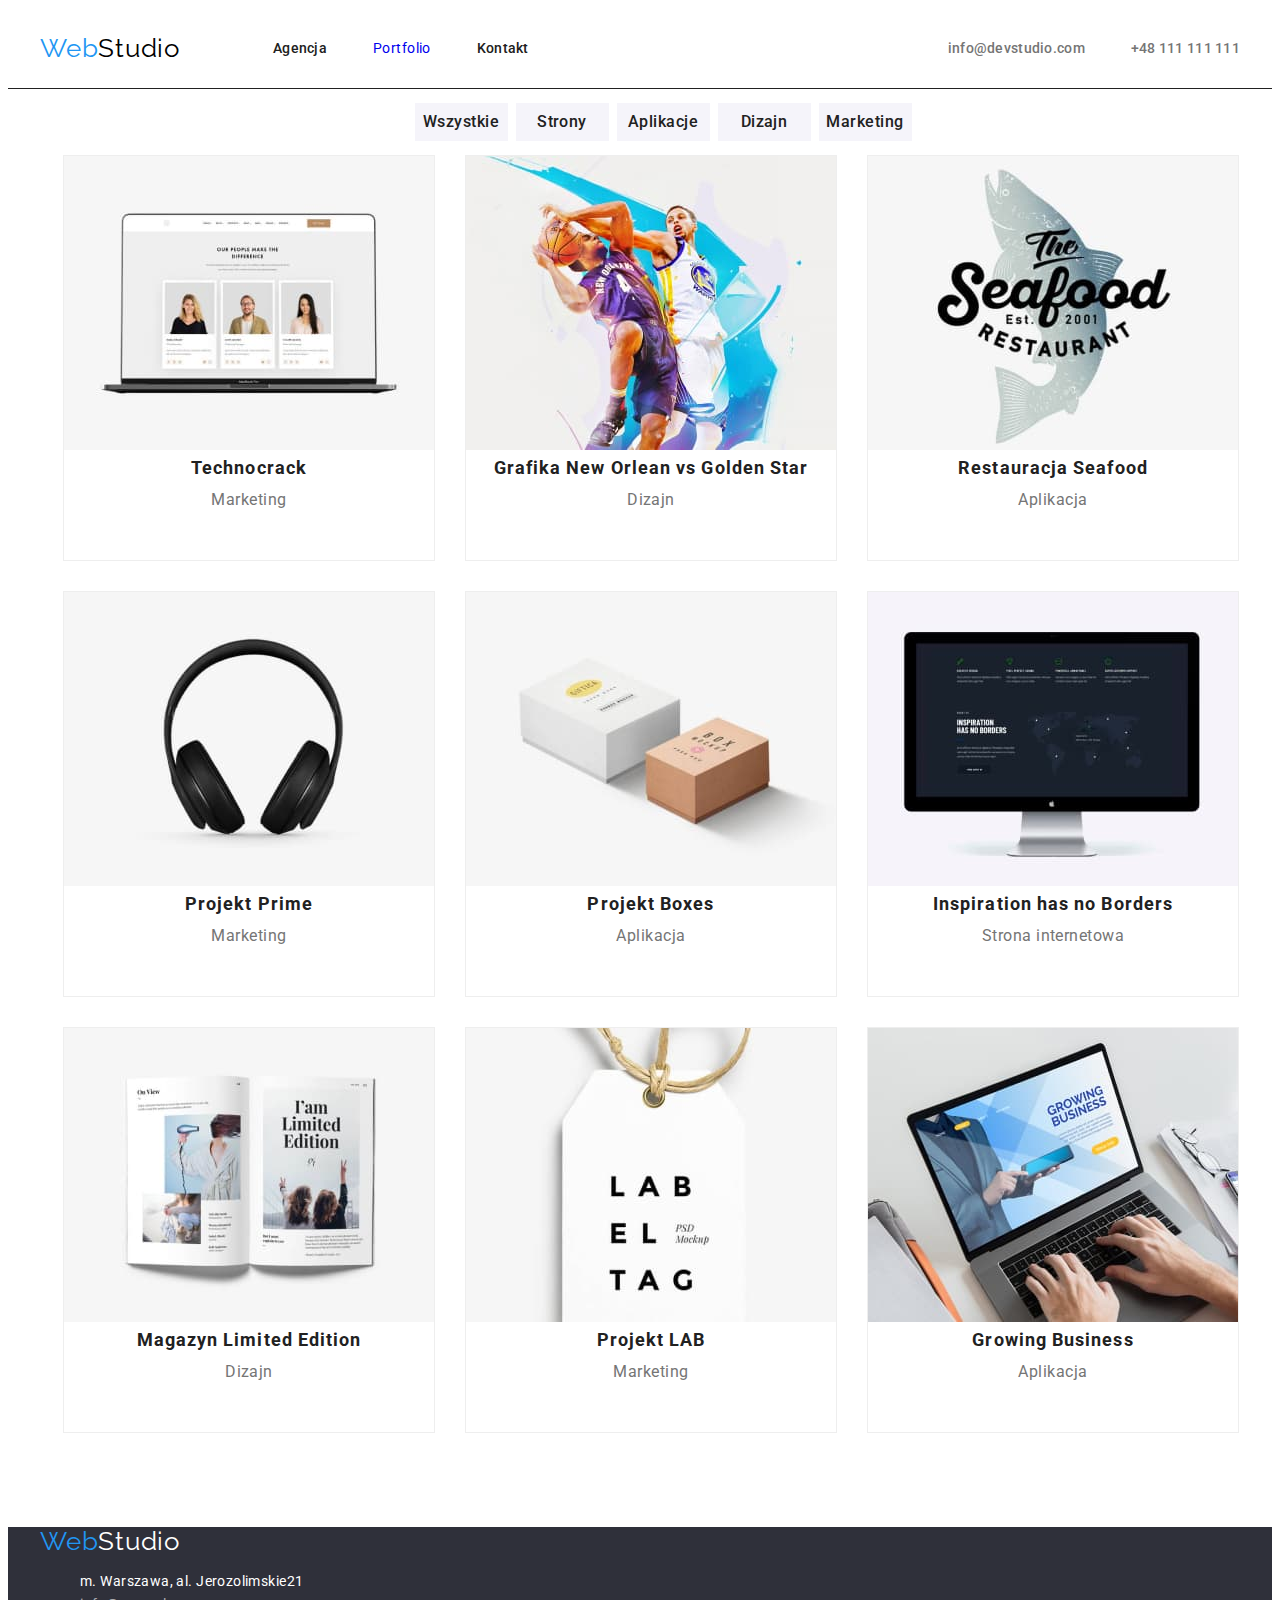
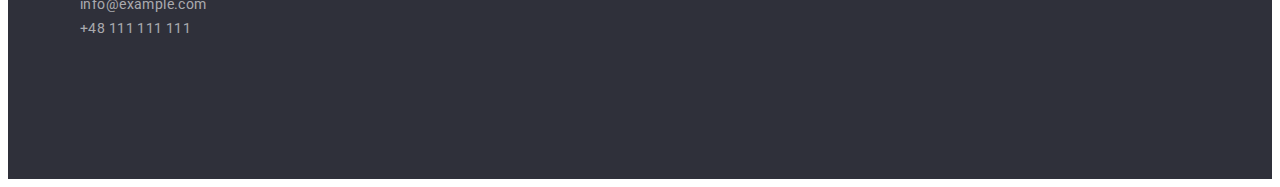
==== commit fd49085e: "e" ====
--- a/portfolio.html
+++ b/portfolio.html
@@ -10,6 +10,13 @@
     <link
       href="https://fonts.googleapis.com/css2?family=Koulen&family=Montserrat:wght@400;700&family=Nothing+You+Could+Do&family=Raleway:wght@700&family=Roboto:wght@400;500;700;900&display=swap"
       rel="stylesheet"
+    />
+    <link
+      rel="stylesheet"
+      href="https://cdnjs.cloudflare.com/ajax/libs/modern-normalize/1.1.0/modern-normalize.min.css"
+      integrity="sha512-wpPYUAdjBVSE4KJnH1VR1HeZfpl1ub8YT/NKx4PuQ5NmX2tKuGu6U/JRp5y+Y8XG2tV+wKQpNHVUX03MfMFn9Q=="
+      crossorigin="anonymous"
+      referrerpolicy="no-referrer"
     />
     <link href="./css/styles.css" rel="stylesheet" />
   </head>
--- a/css/styles.css
+++ b/css/styles.css
@@ -391,10 +391,6 @@
   align-items: center;
 }
 
-address {
-  margin-left: 215px;
-}
-
 .primary-header {
   border-bottom: 1px solid #212121;
 }
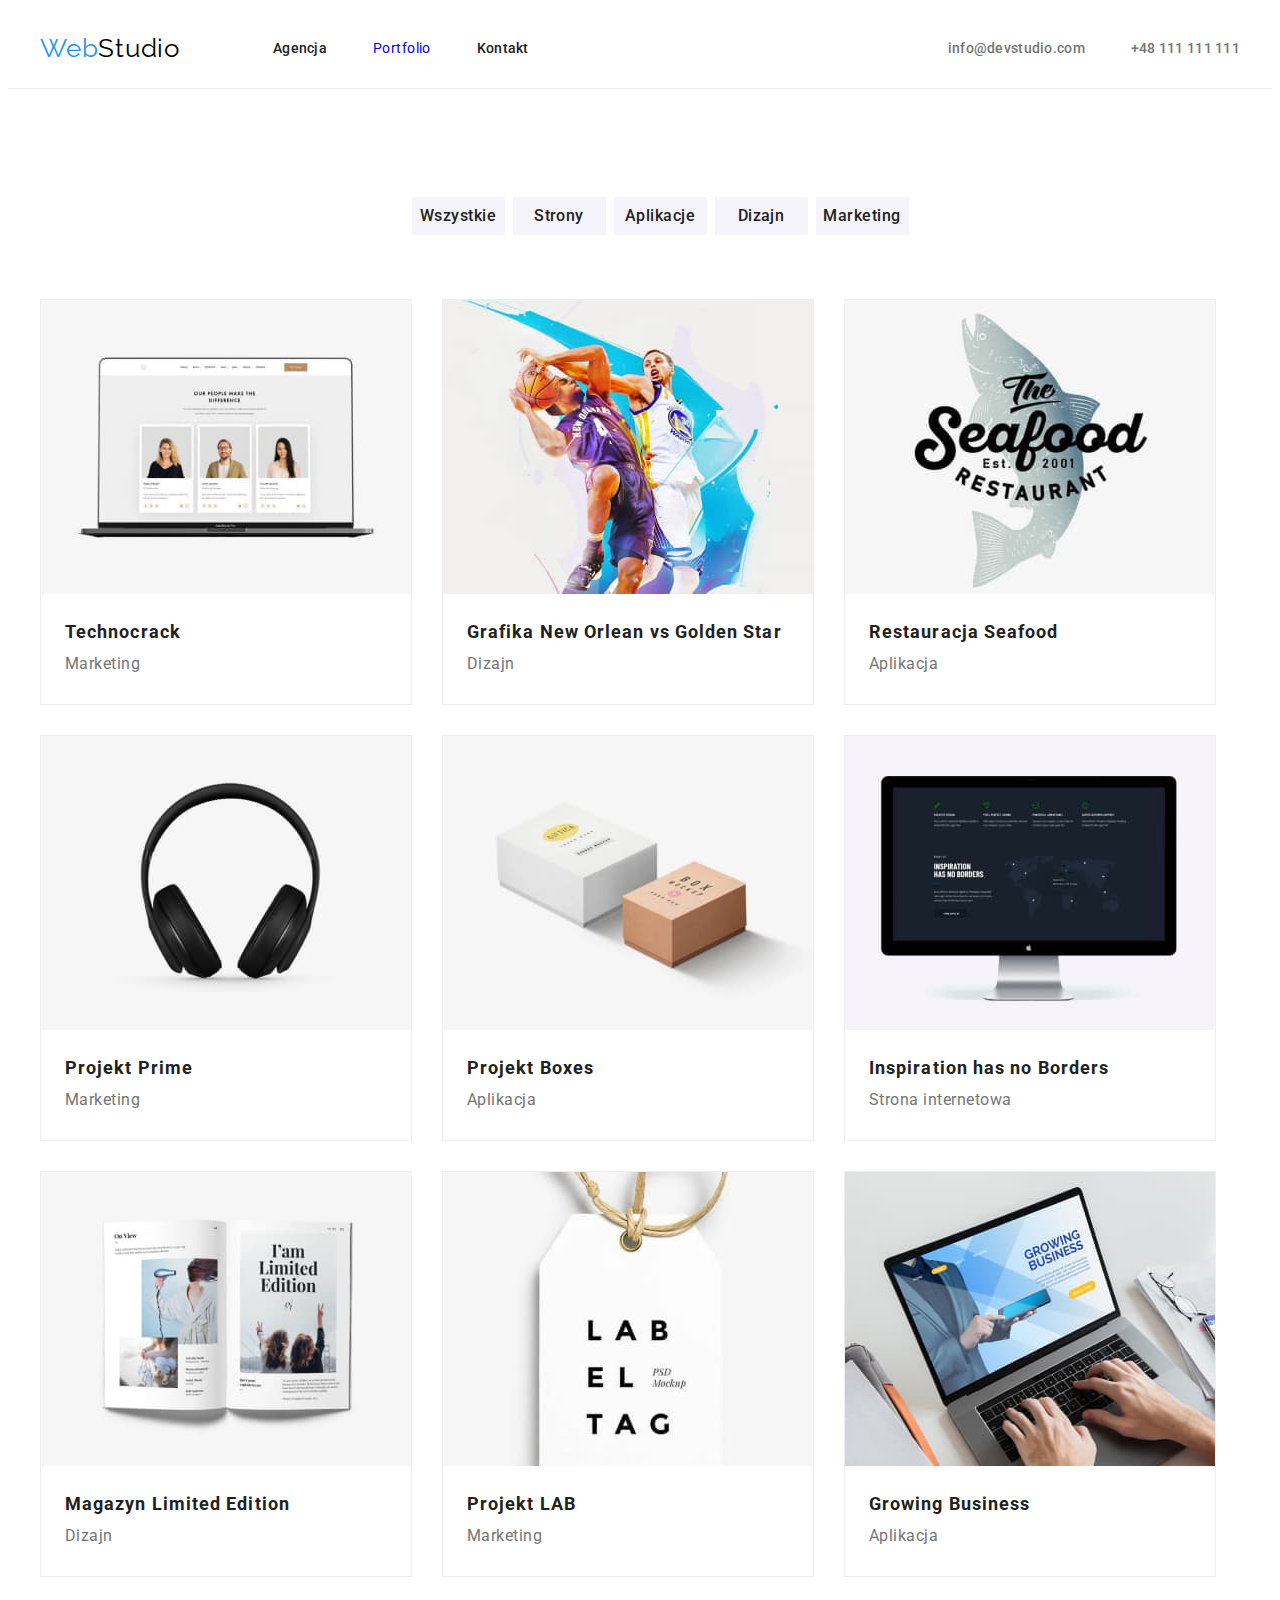
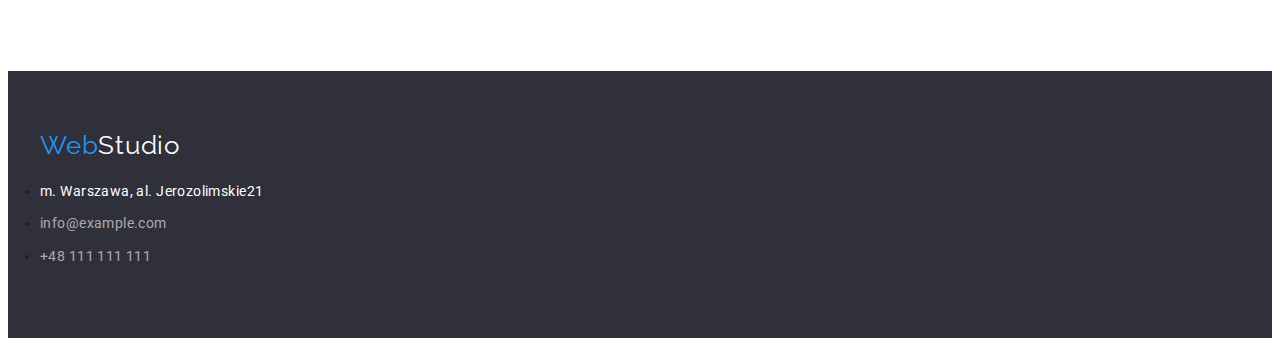
==== commit 34f4ebe3: "e" ====
--- a/portfolio.html
+++ b/portfolio.html
@@ -56,90 +56,82 @@
     </header>
     <main>
       <h1 class="visually-hidden">WebStudio</h1>
-      <section>
-        <ul>
-          <div class="button container">
-            <li class="list-item">
-              <button class="secondary-button text" type="button">
-                Wszystkie
-              </button>
-            </li>
-            <li class="list-item">
-              <button class="secondary-button text" type="button">
-                Strony
-              </button>
-            </li>
-            <li class="list-item">
-              <button class="secondary-button text" type="button">
-                Aplikacje
-              </button>
-            </li>
-            <li class="list-item">
-              <button class="secondary-button text" type="button">
-                Dizajn
-              </button>
-            </li>
-            <li class="list-item">
-              <button class="secondary-button text" type="button">
-                Marketing
-              </button>
-            </li>
-          </div>
+      <section class="container secondary-section">
+        <ul class="button">
+          <li class="list-item">
+            <button class="secondary-button text" type="button">
+              Wszystkie
+            </button>
+          </li>
+          <li class="list-item">
+            <button class="secondary-button text" type="button">Strony</button>
+          </li>
+          <li class="list-item">
+            <button class="secondary-button text" type="button">
+              Aplikacje
+            </button>
+          </li>
+          <li class="list-item">
+            <button class="secondary-button text" type="button">Dizajn</button>
+          </li>
+          <li class="list-item">
+            <button class="secondary-button text" type="button">
+              Marketing
+            </button>
+          </li>
         </ul>
-        <ul>
-          <div class="portfolio-section container">
-            <li class="secondary-item list-item">
-              <img src="./images/IT1.jpg" alt="Laptop" width="370" />
-              <h3 class="secondary-description">Technocrack</h3>
-              <p class="page-name">Marketing</p>
-            </li>
-            <li class="secondary-item list-item">
-              <img src="./images/IT2.jpg" alt="Koszykarze" width="370" />
-              <h3 class="secondary-description">
-                Grafika New Orlean vs Golden Star
-              </h3>
-              <p class="page-name">Dizajn</p>
-            </li>
-            <li class="secondary-item list-item">
-              <img src="./images/IT3.jpg" alt="Logo restauracji" width="370" />
-              <h3 class="secondary-description">Restauracja Seafood</h3>
-              <p class="page-name">Aplikacja</p>
-            </li>
-            <li class="secondary-item list-item">
-              <img src="./images/IT4.jpg" alt="Słuchawki" width="370" />
-              <h3 class="secondary-description">Projekt Prime</h3>
-              <p class="page-name">Marketing</p>
-            </li>
-            <li class="secondary-item list-item">
-              <img src="./images/IT5.jpg" alt="Pudełka" width="370" />
-              <h3 class="secondary-description">Projekt Boxes</h3>
-              <p class="page-name">Aplikacja</p>
-            </li>
-            <li class="secondary-item list-item">
-              <img src="./images/IT6.jpg" alt="Monitor" width="370" />
-              <h3 class="secondary-description">Inspiration has no Borders</h3>
-              <p class="page-name">Strona internetowa</p>
-            </li>
-            <li class="secondary-item list-item">
-              <img
-                src="./images/IT7.jpg"
-                alt="Magazyn Limited Edition"
-                width="370"
-              />
-              <h3 class="secondary-description">Magazyn Limited Edition</h3>
-              <p class="page-name">Dizajn</p>
-            </li>
-            <li class="secondary-item list-item">
-              <img src="./images/IT8.jpg" alt="Projekt metki" width="370" />
-              <h3 class="secondary-description">Projekt LAB</h3>
-              <p class="page-name">Marketing</p>
-            </li>
-            <li class="secondary-item list-item">
-              <img src="./images/IT9.jpg" alt="Praca na laptopie" width="370" />
-              <h3 class="secondary-description">Growing Business</h3>
-              <p class="page-name">Aplikacja</p>
-            </li>
-          </div>
+        <ul class="section-two portfolio-section">
+          <li class="secondary-item list-item">
+            <img src="./images/IT1.jpg" alt="Laptop" width="370" />
+            <h3 class="secondary-description">Technocrack</h3>
+            <p class="page-name">Marketing</p>
+          </li>
+          <li class="secondary-item list-item">
+            <img src="./images/IT2.jpg" alt="Koszykarze" width="370" />
+            <h3 class="secondary-description">
+              Grafika New Orlean vs Golden Star
+            </h3>
+            <p class="page-name">Dizajn</p>
+          </li>
+          <li class="secondary-item list-item">
+            <img src="./images/IT3.jpg" alt="Logo restauracji" width="370" />
+            <h3 class="secondary-description">Restauracja Seafood</h3>
+            <p class="page-name">Aplikacja</p>
+          </li>
+          <li class="secondary-item list-item">
+            <img src="./images/IT4.jpg" alt="Słuchawki" width="370" />
+            <h3 class="secondary-description">Projekt Prime</h3>
+            <p class="page-name">Marketing</p>
+          </li>
+          <li class="secondary-item list-item">
+            <img src="./images/IT5.jpg" alt="Pudełka" width="370" />
+            <h3 class="secondary-description">Projekt Boxes</h3>
+            <p class="page-name">Aplikacja</p>
+          </li>
+          <li class="secondary-item list-item">
+            <img src="./images/IT6.jpg" alt="Monitor" width="370" />
+            <h3 class="secondary-description">Inspiration has no Borders</h3>
+            <p class="page-name">Strona internetowa</p>
+          </li>
+          <li class="secondary-item list-item">
+            <img
+              src="./images/IT7.jpg"
+              alt="Magazyn Limited Edition"
+              width="370"
+            />
+            <h3 class="secondary-description">Magazyn Limited Edition</h3>
+            <p class="page-name">Dizajn</p>
+          </li>
+          <li class="secondary-item list-item">
+            <img src="./images/IT8.jpg" alt="Projekt metki" width="370" />
+            <h3 class="secondary-description">Projekt LAB</h3>
+            <p class="page-name">Marketing</p>
+          </li>
+          <li class="secondary-item list-item">
+            <img src="./images/IT9.jpg" alt="Praca na laptopie" width="370" />
+            <h3 class="secondary-description">Growing Business</h3>
+            <p class="page-name">Aplikacja</p>
+          </li>
         </ul>
       </section>
     </main>
@@ -150,8 +142,8 @@
           ><span class="main-card part-logo footer-logo">Studio</span></a
         >
         <address>
-          <ul>
-            <li class="list-item">
+          <ul class="address">
+            <li class="address-item">
               <a
                 class="links digits"
                 href="https://goo.gl/maps/2fAuvZjree4Hr7bS9"
@@ -160,12 +152,12 @@
                 >m. Warszawa, al. Jerozolimskie21</a
               >
             </li>
-            <li class="list-item">
+            <li class="address-item">
               <a class="links contact" href="mailto:info@example.com"
                 >info@example.com</a
               >
             </li>
-            <li class="list-item">
+            <li class="address-item">
               <a class="links contact" href="tel:+48111111111"
                 >+48 111 111 111</a
               >
--- a/css/styles.css
+++ b/css/styles.css
@@ -87,7 +87,16 @@
   display: flex;
   flex-direction: row;
   gap: 46px;
+  margin: 0;
+  padding: 0;
   margin-left: auto;
+}
+
+.features-list {
+  display: flex;
+  gap: 30px;
+  margin: 0;
+  padding: 0;
 }
 
 .list-item {
@@ -97,7 +106,6 @@
 .item {
   background-color: var(--background-color, #ffffff);
   width: 270px;
-  height: 368px;
   box-shadow: 0px 1px 3px rgba(0, 0, 0, 0.12), 0px 1px 1px rgba(0, 0, 0, 0.14),
     0px 2px 1px rgba(0, 0, 0, 0.2);
   border-radius: 0px 0px 4px 4px;
@@ -117,12 +125,12 @@
   letter-spacing: 0.06em;
   width: 696px;
   text-align: center;
+  margin: 0 auto;
   margin-bottom: 30px;
-  margin: 0 auto;
 }
 
 .main-button {
-  background-color: var(--buttons-port-color, #f5f4fa);
+  background-color: var(--background-button-color, #2196f3);
   min-width: 200px;
   height: 50px;
   cursor: pointer;
@@ -132,11 +140,11 @@
 
 .main-button:hover,
 .main-button:focus {
-  background-color: var(--background-button-color, #2196f3);
+  background-color: var(--buttons-port-color, #f5f4fa);
 }
 
 .button-text {
-  color: var(--main-text-color, #212121);
+  color: var(--secondary-text-color, #ffffff);
   font-family: var(--main-font, "Roboto", sans-serif);
   font-weight: 700;
   font-size: 16px;
@@ -146,7 +154,7 @@
 
 .button-text:hover,
 .button-text:focus {
-  color: var(--secondary-text-color, #ffffff);
+  color: var(--main-text-color, #212121);
 }
 
 .header {
@@ -155,6 +163,9 @@
   font-size: 14px;
   line-height: 1.1;
   letter-spacing: 0.03em;
+  margin-bottom: 10px;
+  margin-top: 89px;
+  text-transform: uppercase;
 }
 
 .description {
@@ -184,6 +195,7 @@
 
 .team {
   background-color: var(--team-background-color, #f5f4fa);
+  padding: 94px 0;
 }
 
 .team-members {
@@ -194,6 +206,7 @@
   line-height: 1.2;
   letter-spacing: 0.03em;
   text-align: center;
+  margin-bottom: 10px;
 }
 
 .profession {
@@ -206,20 +219,14 @@
 }
 
 .image-infos {
-  display: flex;
   flex-direction: column;
   justify-content: space-evenly;
-  height: 110px;
+  padding: 30px;
 }
 
 .main-footer {
   background-color: var(--background-footer-color, #2f303a);
-  height: 252px;
-
-  display: flex;
-  text-align: start;
-  margin: 0 auto;
-  padding: 0 auto;
+  padding: 60px 0;
 }
 
 .part-logo {
@@ -268,6 +275,7 @@
   border: none;
   width: 93px;
   height: 38px;
+  margin-bottom: 50px;
 }
 
 .button {
@@ -307,7 +315,9 @@
   font-size: 18px;
   line-height: 2;
   letter-spacing: 0.06em;
-  text-align: center;
+  text-align: start;
+  padding-left: 24px;
+  padding-top: 20px;
 }
 
 .page-name {
@@ -316,7 +326,8 @@
   font-size: 16px;
   line-height: 1.7;
   letter-spacing: 0.03em;
-  text-align: center;
+  text-align: start;
+  padding-left: 24px;
 }
 
 .visually-hidden {
@@ -359,11 +370,6 @@
 .section {
   padding-top: 94px;
   padding-bottom: 94px;
-
-  display: flex;
-  flex-direction: row;
-  gap: 30px;
-  align-items: space-around;
 }
 
 .portfolio-section {
@@ -376,12 +382,10 @@
 }
 
 .section-two {
-  padding: 94px;
-  display: flex;
-  flex-direction: row;
-  align-content: center;
-  justify-content: center;
+  display: flex;
   gap: 30px;
+  margin: 0;
+  padding: 0;
 }
 
 .first-header {
@@ -392,10 +396,23 @@
 }
 
 .primary-header {
-  border-bottom: 1px solid #212121;
+  border-bottom: 1px solid #21212113;
 }
 
 nav {
   margin-left: 93px;
-  margin-right: 93px;
-}
+}
+
+.address {
+  margin: 0;
+  padding: 0;
+  margin-top: 20px;
+}
+
+.address-item:not(last-child) {
+  margin-bottom: 9px;
+}
+
+.secondary-section {
+  padding: 94px 0;
+}
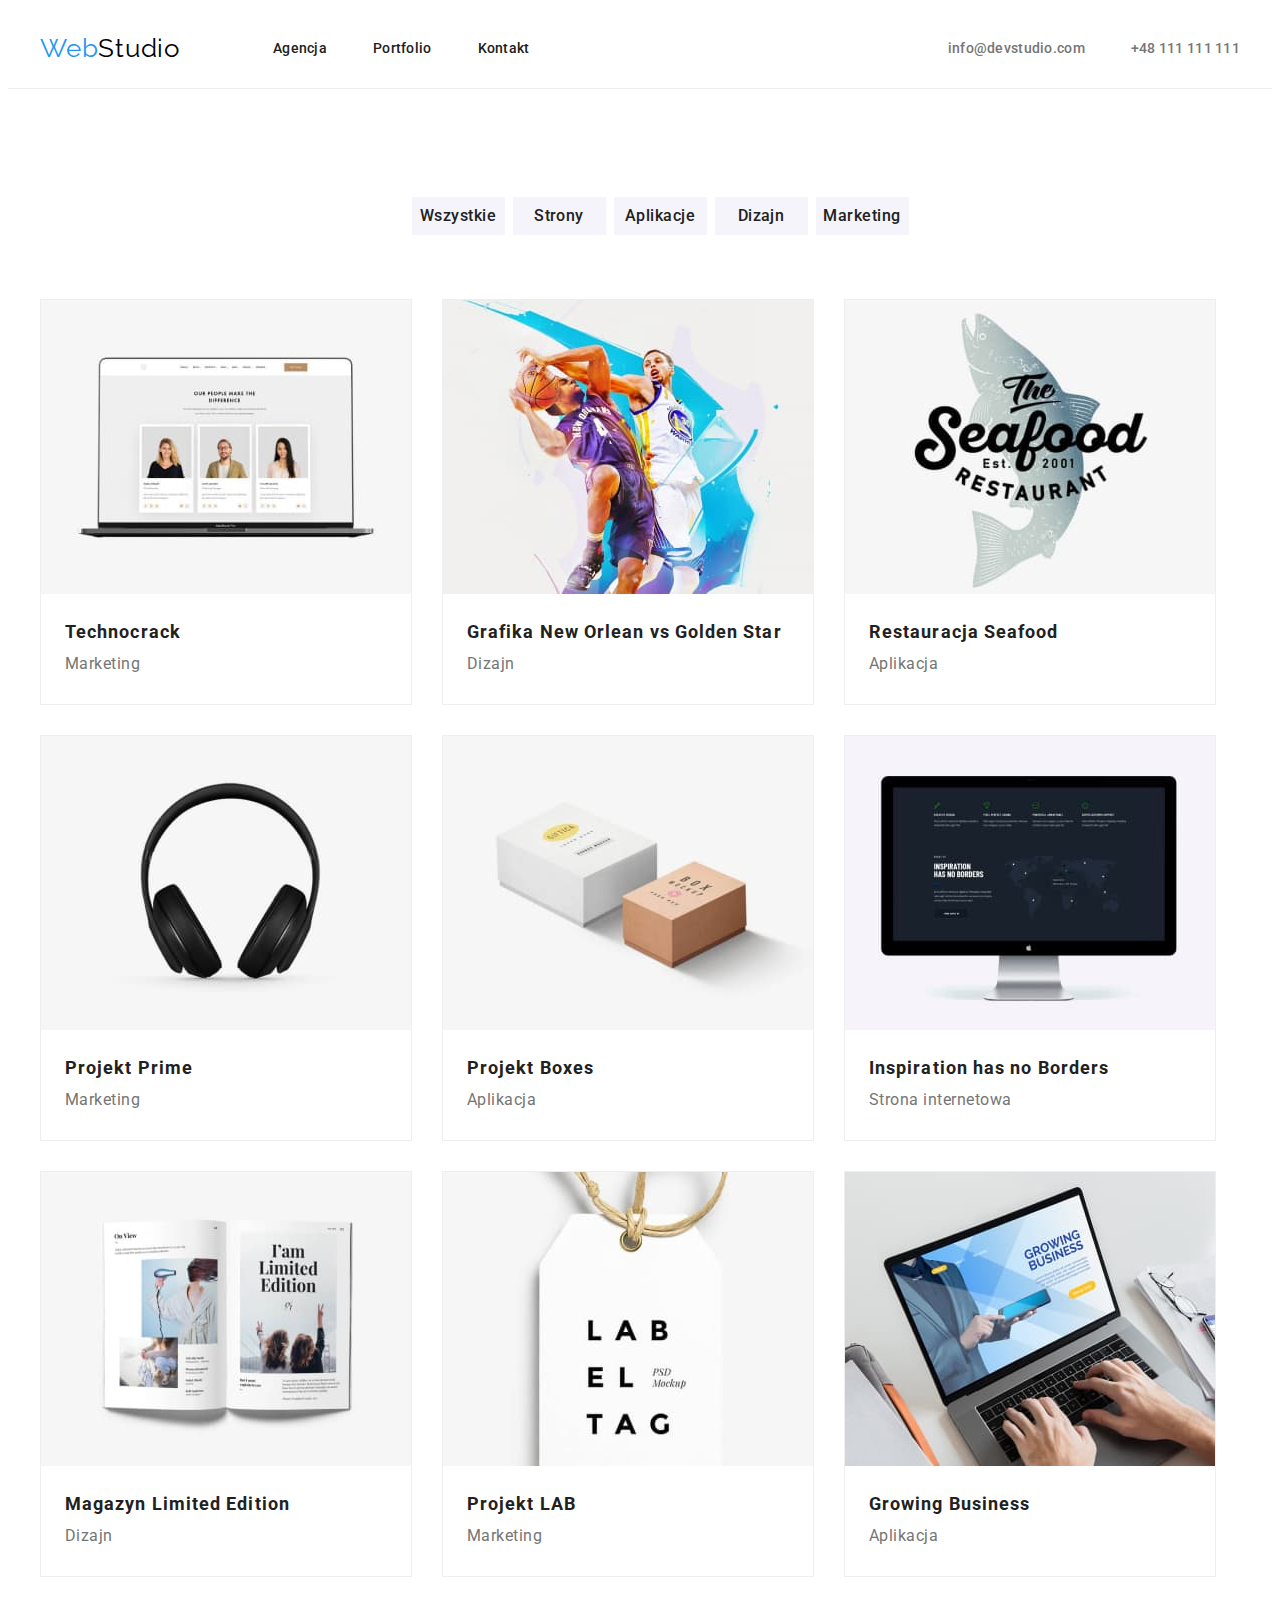
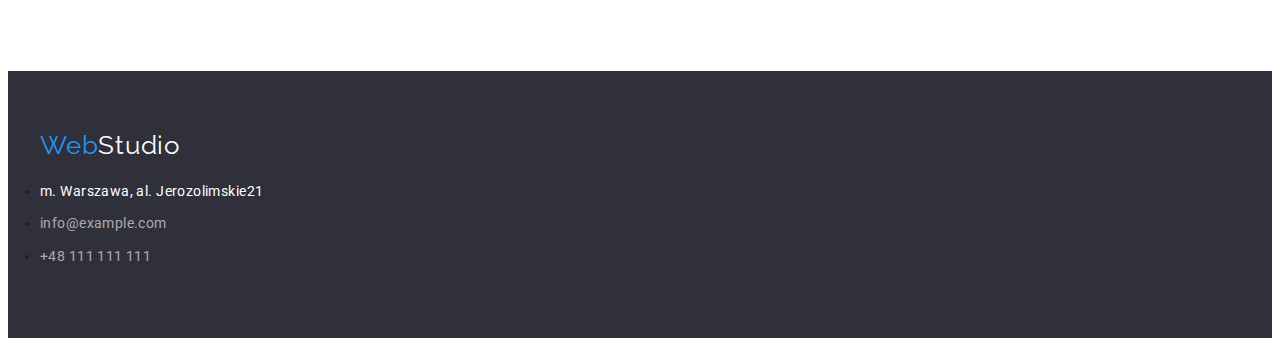
==== commit ec914612: "r" ====
--- a/portfolio.html
+++ b/portfolio.html
@@ -33,7 +33,7 @@
               <a class="links pages" href="./index.html">Agencja</a>
             </li>
             <li class="list-item">
-              <a class="links agency" href="./portfolio.html">Portfolio</a>
+              <a class="links pages" href="./portfolio.html">Portfolio</a>
             </li>
             <li class="list-item">
               <a class="links pages" href="#">Kontakt</a>
--- a/css/styles.css
+++ b/css/styles.css
@@ -71,7 +71,8 @@
 }
 
 .pages:hover,
-.pages:focus {
+.pages:focus,
+.pages:active {
   color: var(--secondary-font-color, #2196f3);
 }
 
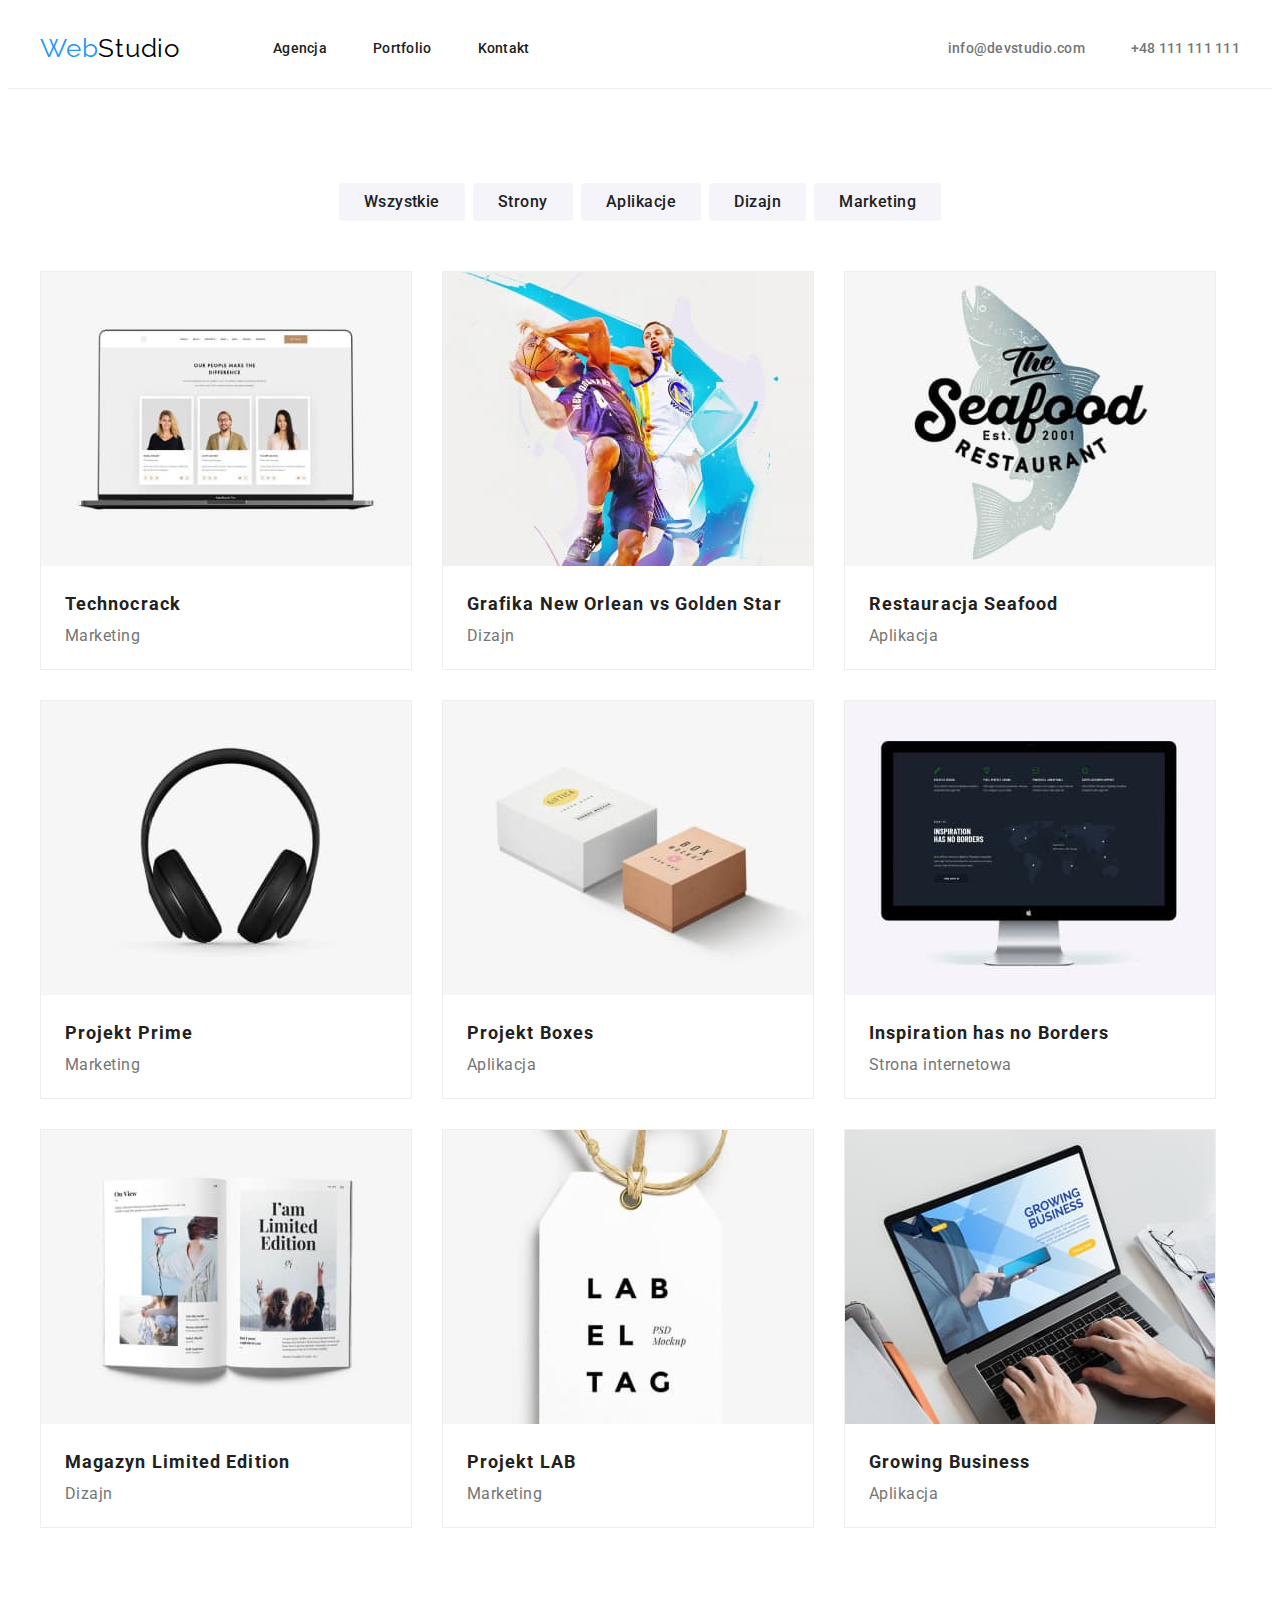
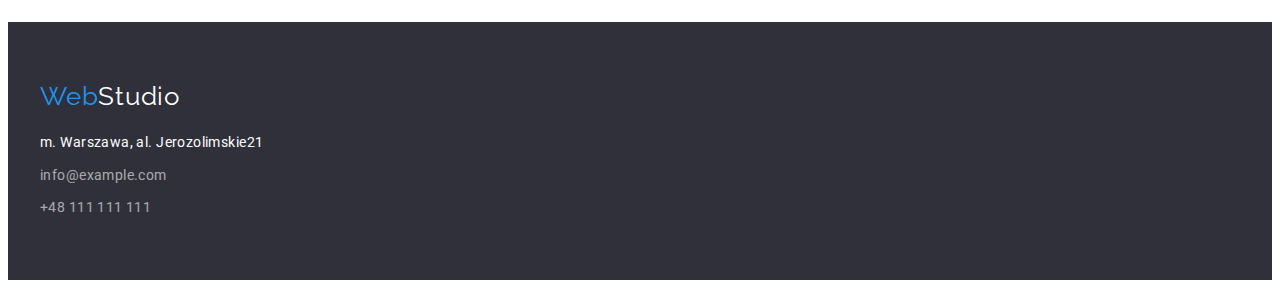
==== commit 3b23a1ac: "a" ====
--- a/portfolio.html
+++ b/portfolio.html
@@ -56,83 +56,89 @@
     </header>
     <main>
       <h1 class="visually-hidden">WebStudio</h1>
-      <section class="container secondary-section">
-        <ul class="button">
-          <li class="list-item">
-            <button class="secondary-button text" type="button">
-              Wszystkie
-            </button>
-          </li>
-          <li class="list-item">
-            <button class="secondary-button text" type="button">Strony</button>
-          </li>
-          <li class="list-item">
-            <button class="secondary-button text" type="button">
-              Aplikacje
-            </button>
-          </li>
-          <li class="list-item">
-            <button class="secondary-button text" type="button">Dizajn</button>
-          </li>
-          <li class="list-item">
-            <button class="secondary-button text" type="button">
-              Marketing
-            </button>
-          </li>
-        </ul>
-        <ul class="section-two portfolio-section">
-          <li class="secondary-item list-item">
-            <img src="./images/IT1.jpg" alt="Laptop" width="370" />
-            <h3 class="secondary-description">Technocrack</h3>
-            <p class="page-name">Marketing</p>
-          </li>
-          <li class="secondary-item list-item">
-            <img src="./images/IT2.jpg" alt="Koszykarze" width="370" />
-            <h3 class="secondary-description">
-              Grafika New Orlean vs Golden Star
-            </h3>
-            <p class="page-name">Dizajn</p>
-          </li>
-          <li class="secondary-item list-item">
-            <img src="./images/IT3.jpg" alt="Logo restauracji" width="370" />
-            <h3 class="secondary-description">Restauracja Seafood</h3>
-            <p class="page-name">Aplikacja</p>
-          </li>
-          <li class="secondary-item list-item">
-            <img src="./images/IT4.jpg" alt="Słuchawki" width="370" />
-            <h3 class="secondary-description">Projekt Prime</h3>
-            <p class="page-name">Marketing</p>
-          </li>
-          <li class="secondary-item list-item">
-            <img src="./images/IT5.jpg" alt="Pudełka" width="370" />
-            <h3 class="secondary-description">Projekt Boxes</h3>
-            <p class="page-name">Aplikacja</p>
-          </li>
-          <li class="secondary-item list-item">
-            <img src="./images/IT6.jpg" alt="Monitor" width="370" />
-            <h3 class="secondary-description">Inspiration has no Borders</h3>
-            <p class="page-name">Strona internetowa</p>
-          </li>
-          <li class="secondary-item list-item">
-            <img
-              src="./images/IT7.jpg"
-              alt="Magazyn Limited Edition"
-              width="370"
-            />
-            <h3 class="secondary-description">Magazyn Limited Edition</h3>
-            <p class="page-name">Dizajn</p>
-          </li>
-          <li class="secondary-item list-item">
-            <img src="./images/IT8.jpg" alt="Projekt metki" width="370" />
-            <h3 class="secondary-description">Projekt LAB</h3>
-            <p class="page-name">Marketing</p>
-          </li>
-          <li class="secondary-item list-item">
-            <img src="./images/IT9.jpg" alt="Praca na laptopie" width="370" />
-            <h3 class="secondary-description">Growing Business</h3>
-            <p class="page-name">Aplikacja</p>
-          </li>
-        </ul>
+      <section class="secondary-section">
+        <div class="container">
+          <ul class="button">
+            <li class="list-item">
+              <button class="secondary-button text" type="button">
+                Wszystkie
+              </button>
+            </li>
+            <li class="list-item">
+              <button class="secondary-button text" type="button">
+                Strony
+              </button>
+            </li>
+            <li class="list-item">
+              <button class="secondary-button text" type="button">
+                Aplikacje
+              </button>
+            </li>
+            <li class="list-item">
+              <button class="secondary-button text" type="button">
+                Dizajn
+              </button>
+            </li>
+            <li class="list-item">
+              <button class="secondary-button text" type="button">
+                Marketing
+              </button>
+            </li>
+          </ul>
+          <ul class="section-two">
+            <li class="secondary-item list-item">
+              <img src="./images/IT1.jpg" alt="Laptop" width="370" />
+              <h3 class="secondary-description">Technocrack</h3>
+              <p class="page-name">Marketing</p>
+            </li>
+            <li class="secondary-item list-item">
+              <img src="./images/IT2.jpg" alt="Koszykarze" width="370" />
+              <h3 class="secondary-description">
+                Grafika New Orlean vs Golden Star
+              </h3>
+              <p class="page-name">Dizajn</p>
+            </li>
+            <li class="secondary-item list-item">
+              <img src="./images/IT3.jpg" alt="Logo restauracji" width="370" />
+              <h3 class="secondary-description">Restauracja Seafood</h3>
+              <p class="page-name">Aplikacja</p>
+            </li>
+            <li class="secondary-item list-item">
+              <img src="./images/IT4.jpg" alt="Słuchawki" width="370" />
+              <h3 class="secondary-description">Projekt Prime</h3>
+              <p class="page-name">Marketing</p>
+            </li>
+            <li class="secondary-item list-item">
+              <img src="./images/IT5.jpg" alt="Pudełka" width="370" />
+              <h3 class="secondary-description">Projekt Boxes</h3>
+              <p class="page-name">Aplikacja</p>
+            </li>
+            <li class="secondary-item list-item">
+              <img src="./images/IT6.jpg" alt="Monitor" width="370" />
+              <h3 class="secondary-description">Inspiration has no Borders</h3>
+              <p class="page-name">Strona internetowa</p>
+            </li>
+            <li class="secondary-item list-item">
+              <img
+                src="./images/IT7.jpg"
+                alt="Magazyn Limited Edition"
+                width="370"
+              />
+              <h3 class="secondary-description">Magazyn Limited Edition</h3>
+              <p class="page-name">Dizajn</p>
+            </li>
+            <li class="secondary-item list-item">
+              <img src="./images/IT8.jpg" alt="Projekt metki" width="370" />
+              <h3 class="secondary-description">Projekt LAB</h3>
+              <p class="page-name">Marketing</p>
+            </li>
+            <li class="secondary-item list-item">
+              <img src="./images/IT9.jpg" alt="Praca na laptopie" width="370" />
+              <h3 class="secondary-description">Growing Business</h3>
+              <p class="page-name">Aplikacja</p>
+            </li>
+          </ul>
+        </div>
       </section>
     </main>
     <footer class="main-footer">
--- a/css/styles.css
+++ b/css/styles.css
@@ -165,7 +165,6 @@
   line-height: 1.1;
   letter-spacing: 0.03em;
   margin-bottom: 10px;
-  margin-top: 89px;
   text-transform: uppercase;
 }
 
@@ -182,6 +181,10 @@
   flex-direction: column;
   gap: 30px;
   padding: 94px;
+}
+
+.main-description {
+  padding-top: 89px;
 }
 
 .title {
@@ -274,9 +277,8 @@
   letter-spacing: 0.03em;
   cursor: pointer;
   border: none;
-  width: 93px;
-  height: 38px;
-  margin-bottom: 50px;
+  padding: 6px 25px;
+  border-radius: 4px;
 }
 
 .button {
@@ -286,6 +288,9 @@
   justify-content: center;
   align-items: center;
   gap: 8px;
+  margin: 0;
+  padding: 0;
+  margin-bottom: 50px;
 }
 
 .secondary-button:hover,
@@ -294,9 +299,7 @@
 }
 
 .secondary-item {
-  background-color: var(--background-color, #ffffff);
   width: 370px;
-  height: 404px;
   border: 1px solid #eeeeee;
 }
 
@@ -329,6 +332,7 @@
   letter-spacing: 0.03em;
   text-align: start;
   padding-left: 24px;
+  padding-bottom: 20px;
 }
 
 .visually-hidden {
@@ -373,18 +377,10 @@
   padding-bottom: 94px;
 }
 
-.portfolio-section {
-  margin-bottom: 94px;
-  width: 1200px;
-
+.section-two {
   display: flex;
   flex-wrap: wrap;
   gap: 30px;
-}
-
-.section-two {
-  display: flex;
-  gap: 30px;
   margin: 0;
   padding: 0;
 }
@@ -404,16 +400,20 @@
   margin-left: 93px;
 }
 
+address {
+  margin-top: 20px;
+}
+
 .address {
   margin: 0;
   padding: 0;
-  margin-top: 20px;
-}
-
-.address-item:not(last-child) {
+  list-style: none;
+}
+
+.address-item:not(:last-child) {
   margin-bottom: 9px;
 }
 
 .secondary-section {
-  padding: 94px 0;
-}
+  padding: 94px 15px;
+}
